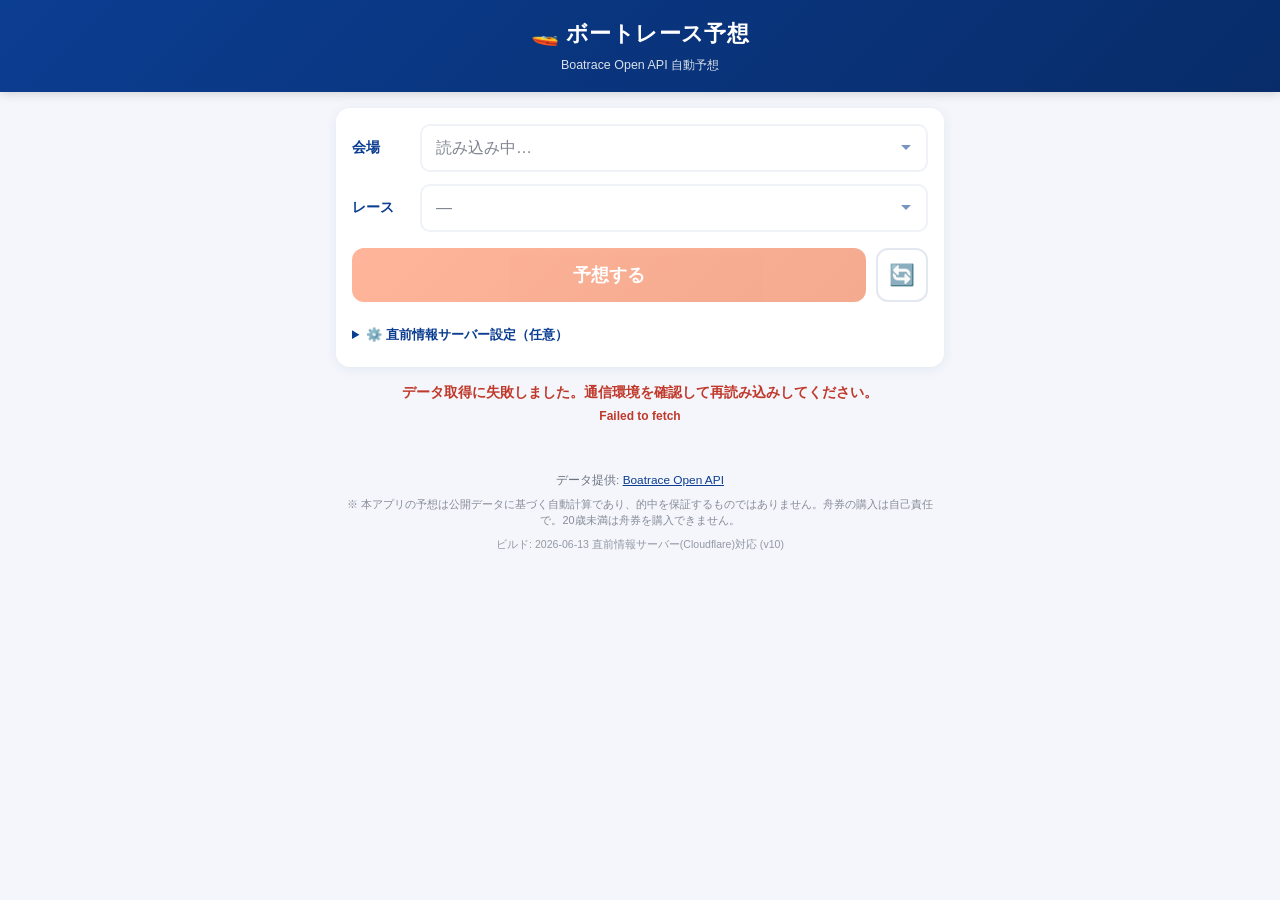
==== boatrace.html @ 698df03b "デプロイ済みWorkerのURLをDEFAULT_PROXY_URLに埋め込み boatrace.komemonoei.workers.dev を既定サーバーとして焼き込み。 スマホは設定・保存不要で" ====
<!DOCTYPE html>
<html lang="ja">
<head>
<meta charset="UTF-8" />
<meta name="viewport" content="width=device-width, initial-scale=1.0, viewport-fit=cover" />
<meta name="theme-color" content="#0b3d91" />
<meta name="description" content="Boatrace Open API を使ったボートレース予想アプリ。出走表データから自動で本命・対抗を予想します。" />
<title>🚤 ボートレース予想</title>
<link rel="icon" href="data:image/svg+xml,<svg xmlns='http://www.w3.org/2000/svg' viewBox='0 0 100 100'><text y='.9em' font-size='90'>🚤</text></svg>" />

<style>
:root {
  --navy: #0b3d91;
  --navy-dark: #082c69;
  --accent: #ff6b35;
  --bg: #f4f6fb;
  --card: #ffffff;
  --text: #1a2238;
  --muted: #6b7280;
  --line: #e3e8f0;
  --lane1: #ffffff; --lane1b: #111;
  --lane2: #111827; --lane2b: #fff;
  --lane3: #e02424; --lane3b: #fff;
  --lane4: #2563eb; --lane4b: #fff;
  --lane5: #facc15; --lane5b: #111;
  --lane6: #16a34a; --lane6b: #fff;
}

* { box-sizing: border-box; -webkit-tap-highlight-color: transparent; }

body {
  margin: 0;
  font-family: -apple-system, BlinkMacSystemFont, "Segoe UI", "Hiragino Sans", "Hiragino Kaku Gothic ProN", "Noto Sans JP", Meiryo, sans-serif;
  background: var(--bg);
  color: var(--text);
  line-height: 1.6;
  padding-bottom: env(safe-area-inset-bottom);
}

.app-header {
  background: linear-gradient(135deg, var(--navy), var(--navy-dark));
  color: #fff;
  padding: calc(16px + env(safe-area-inset-top)) 16px 16px;
  text-align: center;
  box-shadow: 0 2px 10px rgba(0,0,0,.15);
}
.app-header h1 { margin: 0; font-size: 1.4rem; letter-spacing: .02em; }
.subtitle { margin: 4px 0 0; font-size: .78rem; opacity: .85; }

main { max-width: 640px; margin: 0 auto; padding: 16px; }

.controls {
  background: var(--card);
  border-radius: 14px;
  padding: 16px;
  box-shadow: 0 2px 12px rgba(11,61,145,.08);
  display: flex;
  flex-direction: column;
  gap: 12px;
}
.control-row { display: flex; align-items: center; gap: 12px; }
.control-row label { width: 56px; font-weight: 700; font-size: .9rem; color: var(--navy); flex-shrink: 0; }
select {
  flex: 1;
  appearance: none;
  font-size: 1rem;
  padding: 12px 14px;
  border: 2px solid var(--line);
  border-radius: 10px;
  background: #fff url("data:image/svg+xml,%3Csvg xmlns='http://www.w3.org/2000/svg' width='12' height='8' viewBox='0 0 12 8'%3E%3Cpath fill='%230b3d91' d='M1 1l5 5 5-5'/%3E%3C/svg%3E") no-repeat right 14px center;
  background-size: 12px;
  color: var(--text);
  min-height: 48px;
}
select:disabled { opacity: .55; }

.btn-row { display: flex; gap: 10px; margin-top: 4px; }
.predict-btn {
  flex: 1;
  font-size: 1.1rem;
  font-weight: 800;
  color: #fff;
  background: linear-gradient(135deg, var(--accent), #e8551f);
  border: none;
  border-radius: 12px;
  padding: 15px;
  min-height: 52px;
  cursor: pointer;
  box-shadow: 0 4px 12px rgba(255,107,53,.35);
  transition: transform .08s ease, opacity .2s;
}
.refresh-btn {
  flex-shrink: 0; width: 52px; min-height: 52px;
  font-size: 1.3rem; border: 2px solid var(--line);
  background: #fff; border-radius: 12px; cursor: pointer;
}
.refresh-btn:active { transform: rotate(180deg); transition: transform .3s; }
.version { font-size: .66rem !important; color: var(--muted); opacity: .7; margin-top: 8px !important; }

.settings { margin-top: 4px; font-size: .82rem; }
.settings summary { cursor: pointer; color: var(--navy); font-weight: 700; padding: 6px 0; }
.settings input {
  width: 100%; margin-top: 8px; padding: 11px 12px; font-size: .95rem;
  border: 2px solid var(--line); border-radius: 10px; box-sizing: border-box;
}
.settings .hint { font-size: .72rem; color: var(--muted); line-height: 1.6; margin: 6px 0 2px; }
.predict-btn:active { transform: scale(.98); }
.predict-btn:disabled { opacity: .5; box-shadow: none; cursor: default; }

.status { text-align: center; padding: 14px; color: var(--muted); font-size: .9rem; }
.status.error { color: #c0392b; font-weight: 600; }

.result { margin-top: 16px; }

.race-head {
  background: var(--card);
  border-radius: 14px;
  padding: 14px 16px;
  box-shadow: 0 2px 12px rgba(11,61,145,.08);
  margin-bottom: 14px;
}
.race-head .rh-title { font-weight: 800; font-size: 1.05rem; color: var(--navy); }
.race-head .rh-sub { font-size: .82rem; color: var(--muted); margin-top: 2px; }
.badge {
  display: inline-block; font-size: .7rem; font-weight: 700;
  padding: 2px 8px; border-radius: 999px; margin-right: 6px;
  background: var(--navy); color: #fff; vertical-align: middle;
}
.badge.grade-1 { background: #b8860b; } /* SG */
.badge.grade-2 { background: #c0392b; } /* G1 */
.badge.grade-3 { background: #e67e22; } /* G2 */
.badge.grade-4 { background: #2980b9; } /* G3 */

.section-label { font-weight: 800; color: var(--navy); margin: 18px 4px 8px; font-size: .95rem; }

/* prediction cards */
.boat-card {
  background: var(--card);
  border-radius: 12px;
  padding: 12px 14px;
  margin-bottom: 10px;
  box-shadow: 0 2px 8px rgba(11,61,145,.07);
  display: flex;
  align-items: center;
  gap: 12px;
  position: relative;
  overflow: hidden;
}
.boat-card .rank-mark {
  font-size: 1.5rem; width: 32px; text-align: center; flex-shrink: 0;
}
.lane-num {
  width: 38px; height: 38px; flex-shrink: 0;
  border-radius: 9px; display: flex; align-items: center; justify-content: center;
  font-weight: 800; font-size: 1.2rem;
  border: 2px solid rgba(0,0,0,.15);
}
.lane-1 { background: var(--lane1); color: var(--lane1b); }
.lane-2 { background: var(--lane2); color: var(--lane2b); }
.lane-3 { background: var(--lane3); color: var(--lane3b); }
.lane-4 { background: var(--lane4); color: var(--lane4b); }
.lane-5 { background: var(--lane5); color: var(--lane5b); }
.lane-6 { background: var(--lane6); color: var(--lane6b); }

.boat-info { flex: 1; min-width: 0; }
.boat-name { font-weight: 700; font-size: 1rem; white-space: nowrap; overflow: hidden; text-overflow: ellipsis; }
.boat-meta { font-size: .72rem; color: var(--muted); margin-top: 1px; }
.boat-class {
  font-size: .68rem; font-weight: 700; padding: 1px 6px; border-radius: 5px;
  background: var(--line); color: var(--navy); margin-left: 4px;
}
.class-A1 { background: #fde68a; color: #92400e; }
.class-A2 { background: #fed7aa; color: #9a3412; }

.boat-prob { text-align: right; flex-shrink: 0; }
.prob-val { font-weight: 800; font-size: 1.1rem; color: var(--accent); }
.prob-label { font-size: .62rem; color: var(--muted); display: block; }

.score-bar { height: 4px; background: var(--line); border-radius: 2px; margin-top: 6px; overflow: hidden; }
.score-bar > div { height: 100%; background: linear-gradient(90deg, var(--navy), var(--accent)); border-radius: 2px; }

/* expandable detail */
.boat-detail { font-size: .74rem; color: var(--muted); margin-top: 8px; display: grid; grid-template-columns: repeat(2,1fr); gap: 2px 12px; }
.boat-detail span b { color: var(--text); font-weight: 700; }
.boat-card.full { flex-wrap: wrap; }
.boat-card.full .boat-detail { flex-basis: 100%; }

/* bet suggestions */
.bet-box {
  background: var(--card); border-radius: 12px; padding: 14px 16px; margin-bottom: 10px;
  box-shadow: 0 2px 8px rgba(11,61,145,.07);
}
.bet-type { font-weight: 800; color: var(--navy); font-size: .9rem; margin-bottom: 6px; }
.bet-combo {
  display: inline-block; font-weight: 800; font-size: 1.15rem; letter-spacing: .04em;
  background: var(--bg); padding: 8px 14px; border-radius: 8px; margin: 3px 6px 3px 0;
}
.bet-note { font-size: .74rem; color: var(--muted); margin-top: 6px; }
.combo-num { display: inline-block; min-width: 1.3em; }

/* 3連単フォーメーション */
.fm-row { display: flex; align-items: center; gap: 8px; margin: 6px 0; }
.fm-pos { width: 34px; flex-shrink: 0; font-weight: 800; color: var(--navy); font-size: .85rem; }
.fm-chips { display: flex; flex-wrap: wrap; gap: 6px; }
.fm-chip {
  display: inline-flex; align-items: center; justify-content: center;
  min-width: 36px; height: 32px; padding: 0 8px;
  border-radius: 8px; font-weight: 800; font-size: .95rem;
  border: 2px solid rgba(0,0,0,.12);
}
.fm-summary { margin-top: 10px; font-size: .9rem; font-weight: 700; color: var(--text); }
.fm-summary b { color: var(--accent); font-size: 1.1rem; }
.fm-summary b.hit { color: #16a34a; font-size: 1.2rem; }

/* Claudeの総評 */
.claude-comment {
  background: linear-gradient(135deg, #f5f3ff, #eef2ff);
  border: 1px solid #ddd6fe; border-left: 4px solid #7c3aed;
  border-radius: 12px; padding: 12px 14px; margin-bottom: 14px;
}
.cc-head { font-weight: 800; color: #6d28d9; font-size: .9rem; margin-bottom: 4px; }
.cc-body { font-size: .88rem; line-height: 1.7; color: var(--text); }

/* 直前情報バッジ・気象 */
.pre-badge {
  font-size: .62rem; font-weight: 800; padding: 2px 8px; border-radius: 999px;
  margin-left: 8px; vertical-align: middle;
}
.pre-badge.on { background: #16a34a; color: #fff; }
.pre-badge.off { background: var(--line); color: var(--muted); }
.cond {
  display: flex; flex-wrap: wrap; gap: 6px 12px; margin-top: 8px;
  font-size: .76rem; color: var(--text); font-weight: 600;
}
.cond span { background: var(--bg); padding: 2px 8px; border-radius: 6px; }
.pre-note {
  background: #fffbeb; border: 1px solid #fde68a; color: #92400e;
  border-radius: 10px; padding: 10px 12px; margin-bottom: 12px;
  font-size: .78rem; line-height: 1.6;
}
.boat-detail .pre b { color: #7c3aed; }
.boat-detail .pre { color: #6b21a8; }

/* 各艇のClaude所見 */
.boat-cmt {
  flex-basis: 100%; margin-top: 8px; padding-top: 8px;
  border-top: 1px dashed var(--line);
  font-size: .78rem; line-height: 1.6; color: #4b5563;
}

/* 3連単 出現ランキング */
.combo-row { display: flex; align-items: center; gap: 6px; padding: 5px 0; border-bottom: 1px solid var(--line); }
.combo-row:last-of-type { border-bottom: none; }
.combo-rank { width: 20px; font-weight: 800; color: var(--muted); font-size: .85rem; text-align: center; }
.combo-arrow { color: var(--muted); font-size: .8rem; }
.combo-prob { margin-left: auto; font-weight: 800; color: var(--navy); font-size: .95rem; }

/* おすすめフォーメーション強調 */
.bet-box.recommended { border: 2px solid #16a34a; box-shadow: 0 2px 12px rgba(22,163,74,.18); }
.rec-tag {
  font-size: .68rem; font-weight: 800; color: #fff; background: #16a34a;
  padding: 2px 8px; border-radius: 999px; margin-left: 4px; vertical-align: middle;
}

.app-footer { max-width: 640px; margin: 0 auto; padding: 8px 16px 32px; text-align: center; color: var(--muted); }
.app-footer a { color: var(--navy); }
.app-footer p { font-size: .74rem; margin: 6px 0; }
.disclaimer { font-size: .68rem !important; opacity: .8; line-height: 1.5; }

.spinner {
  width: 26px; height: 26px; border: 3px solid var(--line); border-top-color: var(--navy);
  border-radius: 50%; margin: 0 auto 8px; animation: spin .8s linear infinite;
}
@keyframes spin { to { transform: rotate(360deg); } }

</style>
</head>
<body>
<header class="app-header">
  <h1>🚤 ボートレース予想</h1>
  <p class="subtitle">Boatrace Open API 自動予想</p>
</header>

<main id="app">
  <section class="controls">
    <div class="control-row">
      <label for="venue">会場</label>
      <select id="venue" disabled><option>読み込み中…</option></select>
    </div>
    <div class="control-row">
      <label for="race">レース</label>
      <select id="race" disabled><option>—</option></select>
    </div>
    <div class="btn-row">
      <button id="predict" class="predict-btn" disabled>予想する</button>
      <button id="refresh" class="refresh-btn" title="出走表・直前情報を再取得">🔄</button>
    </div>
    <details class="settings">
      <summary>⚙️ 直前情報サーバー設定（任意）</summary>
      <input id="proxyUrl" type="url" inputmode="url" autocapitalize="off" autocomplete="off"
             placeholder="https://xxxxx.workers.dev" />
      <p class="hint">Cloudflare Workers のURLを貼り付けると、締切前の<b>展示タイム等を公式から自動取得</b>します（保存されます）。未設定でも出走表ベースの予想は使えます。設定方法は worker/README.md を参照。</p>
    </details>
  </section>

  <div id="status" class="status"></div>
  <section id="result" class="result" hidden></section>
</main>

<footer class="app-footer">
  <p>データ提供: <a href="https://boatraceopenapi.github.io/" target="_blank" rel="noopener">Boatrace Open API</a></p>
  <p class="disclaimer">※ 本アプリの予想は公開データに基づく自動計算であり、的中を保証するものではありません。舟券の購入は自己責任で。20歳未満は舟券を購入できません。</p>
  <p class="version" id="version"></p>
</footer>

<script>
"use strict";

/* ===========================================================================
 * ボートレース予想アプリ
 * Boatrace Open API (https://boatraceopenapi.github.io/) の出走表データを
 * ブラウザから直接取得し、独自スコアリングで予想を算出する静的アプリ。
 * バックエンド不要・CORS対応済みなので GitHub Pages 等にそのまま置けます。
 * =========================================================================== */

const PROGRAMS_URL = "https://boatraceopenapi.github.io/programs/v2/today.json";
const PREVIEWS_URL = "https://boatraceopenapi.github.io/previews/v2/today.json";

// ビルド識別（最新ファイルを開いているか判別用）
const APP_VERSION = "2026-06-13 直前情報サーバー(Cloudflare)対応 (v10)";

// 天候番号 → 表示
const WEATHER = { 1: "☀️晴", 2: "☁️曇", 3: "🌧️雨", 4: "❄️雪", 5: "🌫️霧" };

// 競艇場番号 → 場名
const STADIUMS = {
  1: "桐生", 2: "戸田", 3: "江戸川", 4: "平和島", 5: "多摩川", 6: "浜名湖",
  7: "蒲郡", 8: "常滑", 9: "津", 10: "三国", 11: "びわこ", 12: "住之江",
  13: "尼崎", 14: "鳴門", 15: "丸亀", 16: "児島", 17: "宮島", 18: "徳山",
  19: "下関", 20: "若松", 21: "芦屋", 22: "福岡", 23: "唐津", 24: "大村",
};

// 級別番号 → 表示
const CLASSES = { 1: "A1", 2: "A2", 3: "B1", 4: "B2" };

// グレード番号 → 表示
const GRADES = { 1: "SG", 2: "G1", 3: "G2", 4: "G3", 5: "一般" };

// コース別 1着率の全国平均（％・概算）。インから順に大きい = イン有利を反映。
const COURSE_WIN_RATE = { 1: 55, 2: 14, 3: 13, 4: 11, 5: 6, 6: 3 };

// 予想モデルの重み（合計1.0）。出走表のあらゆる指標を取り込む。
const WEIGHTS = {
  course: 0.26,   // コース（進入）有利度
  nat2:   0.18,   // 全国2連対率
  nat1:   0.10,   // 全国勝率
  nat3:   0.04,   // 全国3連対率
  local2: 0.08,   // 当地2連対率
  local1: 0.04,   // 当地勝率
  start:  0.10,   // 平均スタートタイミング
  motor2: 0.08,   // モーター2連対率
  motor3: 0.03,   // モーター3連対率
  boat2:  0.03,   // ボート2連対率
  cls:    0.06,   // 級別
};

// 直前情報（展示）の加点重み。preview がある時だけスコアに上乗せする。
const PRE_WEIGHTS = {
  exhibition: 16,  // 展示タイム（レース内で相対評価。速いほど加点）
  exhibitST:  6,   // 展示スタートタイミング（鋭いほど加点）
};

// 予想モデルの温度（小さいほど強い艇に評価が集中＝堅く出る）
const TEMP = 13;

const $ = (id) => document.getElementById(id);
const venueSel = $("venue");
const raceSel = $("race");
const predictBtn = $("predict");
const statusEl = $("status");
const resultEl = $("result");

let PROGRAMS = [];          // 全プログラム
let byStadium = new Map();  // stadium番号 -> [race,...]
let PREVIEWS = new Map();   // "stadium-race" -> 直前情報

const preKey = (stadium, raceNo) => stadium + "-" + raceNo;

/* ------------------- 直前情報サーバー（プロキシ）設定 ------------------- */
// ↓ デプロイした Cloudflare Worker のURLをここに焼き込むと、スマホでも設定なしで動く
const DEFAULT_PROXY_URL = "https://boatrace.komemonoei.workers.dev/";
const PROXY_KEY = "boatrace_proxy_url";
let proxyUrlMem = "";

// URLハッシュ #proxy=... からの指定（ホーム画面ショートカット用）
function hashProxyUrl() {
  try {
    const v = new URLSearchParams((location.hash || "").replace(/^#/, "")).get("proxy");
    return v ? decodeURIComponent(v) : "";
  } catch { return ""; }
}

// 優先順位: ⚙️手入力(localStorage) → URLハッシュ → 埋め込みデフォルト
function getProxyUrl() {
  let saved = "";
  try { saved = localStorage.getItem(PROXY_KEY) || ""; } catch { saved = proxyUrlMem; }
  return (saved || proxyUrlMem || hashProxyUrl() || DEFAULT_PROXY_URL || "").trim();
}
function setProxyUrl(v) {
  proxyUrlMem = v || "";
  try { localStorage.setItem(PROXY_KEY, proxyUrlMem); } catch { /* file:// 等で不可でもメモリ保持 */ }
}

// プロキシJSON → アプリ内 preview 形式へ変換
function proxyToPreview(d, stadium, raceNo) {
  if (!d || !d.exhibition || !d.boats) return null;
  const boats = {};
  for (const k of Object.keys(d.boats)) {
    const b = d.boats[k];
    boats[String(b.boat || k)] = {
      racer_boat_number: b.boat || Number(k),
      racer_course_number: b.course,
      racer_exhibition_time: b.exhibition_time,
      racer_start_timing: b.start_timing,
      racer_tilt_adjustment: b.tilt,
      racer_weight: b.weight,
    };
  }
  const W = d.weather || {};
  const wmap = { "晴": 1, "曇り": 2, "曇": 2, "雨": 3, "雪": 4, "霧": 5 };
  return {
    race_stadium_number: stadium, race_number: raceNo, boats,
    race_wind: W.wind_speed != null ? Number(W.wind_speed) : null,
    race_wave: W.wave_height != null ? Number(W.wave_height) : null,
    race_temperature: W.air_temperature != null ? Number(W.air_temperature) : null,
    race_water_temperature: W.water_temperature != null ? Number(W.water_temperature) : null,
    race_weather_number: wmap[(W.weather_text || "").trim()] || null,
  };
}

// プロキシから締切前の直前情報を取得（未設定/失敗時は null）
async function fetchLivePreview(race) {
  const proxy = getProxyUrl();
  if (!proxy) return null;
  const hd = (race.race_date || "").replace(/-/g, "");
  const jcd = String(race.race_stadium_number).padStart(2, "0");
  const sep = proxy.includes("?") ? "&" : "?";
  const u = proxy + sep + "jcd=" + jcd + "&rno=" + race.race_number + "&hd=" + hd + "&_=" + Date.now();
  const res = await fetch(u, { cache: "no-store" });
  if (!res.ok) throw new Error("proxy HTTP " + res.status);
  const d = await res.json();
  return proxyToPreview(d, race.race_stadium_number, race.race_number);
}

/* ----------------------------- データ取得 ------------------------------ */
async function loadData() {
  setStatus('<div class="spinner"></div>本日の出走表・直前情報を取得中…');
  try {
    // 出走表（必須）と直前情報（任意）を並行取得。?_= でキャッシュ回避し常に最新を取る
    const bust = "?_=" + Date.now();
    const [progRes, prevRes] = await Promise.all([
      fetch(PROGRAMS_URL + bust, { cache: "no-store" }),
      fetch(PREVIEWS_URL + bust, { cache: "no-store" }).catch(() => null),
    ]);
    if (!progRes.ok) throw new Error("HTTP " + progRes.status);
    const json = await progRes.json();
    PROGRAMS = Array.isArray(json.programs) ? json.programs : [];
    if (!PROGRAMS.length) {
      setStatus("本日のレースデータが見つかりませんでした。開催がない可能性があります。", true);
      return;
    }
    // 直前情報（取得できた分だけ）
    PREVIEWS = new Map();
    if (prevRes && prevRes.ok) {
      try {
        const pj = await prevRes.json();
        for (const p of (pj.previews || []))
          PREVIEWS.set(preKey(p.race_stadium_number, p.race_number), p);
      } catch { /* 直前情報なしでも続行 */ }
    }
    groupByStadium();
    populateVenues();
    // 取得サマリ：展示タイムが入っている（展示済み）レース数を表示
    const withEx = [...PREVIEWS.values()].filter((p) =>
      p && p.boats && Object.values(p.boats).some((b) => (b && b.racer_exhibition_time) > 0)).length;
    setStatus("✅ 本日 " + PROGRAMS.length + "R 取得。🟢展示反映済 " + withEx + "R（残りは展示前）。会場とレースを選んで予想！");
  } catch (e) {
    setStatus("データ取得に失敗しました。通信環境を確認して再読み込みしてください。<br><small>" + e.message + "</small>", true);
  }
}

function groupByStadium() {
  byStadium = new Map();
  for (const p of PROGRAMS) {
    if (!byStadium.has(p.race_stadium_number)) byStadium.set(p.race_stadium_number, []);
    byStadium.get(p.race_stadium_number).push(p);
  }
  for (const list of byStadium.values()) list.sort((a, b) => a.race_number - b.race_number);
}

/* ----------------------------- セレクト構築 ----------------------------- */
function populateVenues() {
  const ids = [...byStadium.keys()].sort((a, b) => a - b);
  venueSel.innerHTML = "";
  for (const id of ids) {
    const opt = document.createElement("option");
    opt.value = id;
    opt.textContent = (STADIUMS[id] || "場" + id) + "（" + byStadium.get(id).length + "R）";
    venueSel.appendChild(opt);
  }
  venueSel.disabled = false;
  populateRaces();
}

function populateRaces() {
  const list = byStadium.get(Number(venueSel.value)) || [];
  raceSel.innerHTML = "";
  for (const r of list) {
    const opt = document.createElement("option");
    opt.value = r.race_number;
    const closed = (r.race_closed_at || "").slice(11, 16);
    opt.textContent = r.race_number + "R" + (closed ? "（締切 " + closed + "）" : "");
    raceSel.appendChild(opt);
  }
  raceSel.disabled = false;
  predictBtn.disabled = false;
}

/* ----------------------------- 予想ロジック ----------------------------- */
function clamp(v, lo, hi) { return Math.max(lo, Math.min(hi, v)); }

// 各艇のスコア（0-100目安）を算出。出走表のあらゆる指標を取り込む。
// pv（直前情報）があれば、枠番ではなく「実際の進入コース」で有利度を評価する。
function scoreBoat(b, pv) {
  const course = (pv && pv.racer_course_number) || b.racer_boat_number;
  const pct = (v) => clamp(v || 0, 0, 100);          // %系（0-100）
  const rate = (v) => clamp((v || 0) / 8 * 100, 0, 100); // 勝率系（概ね0-8）

  const courseScore = (COURSE_WIN_RATE[course] || 0) / 55 * 100;
  // 平均ST: 0.10秒=満点, 0.25秒=0点（低いほど良い）
  const st = b.racer_average_start_timing;
  const startScore = (st == null) ? 50 : clamp((0.25 - st) / (0.25 - 0.10) * 100, 0, 100);
  const clsScore = { 1: 100, 2: 75, 3: 50, 4: 25 }[b.racer_class_number] || 50;

  let score =
    WEIGHTS.course * courseScore +
    WEIGHTS.nat2   * pct(b.racer_national_top_2_percent) +
    WEIGHTS.nat1   * rate(b.racer_national_top_1_percent) +
    WEIGHTS.nat3   * pct(b.racer_national_top_3_percent) +
    WEIGHTS.local2 * pct(b.racer_local_top_2_percent) +
    WEIGHTS.local1 * rate(b.racer_local_top_1_percent) +
    WEIGHTS.start  * startScore +
    WEIGHTS.motor2 * pct(b.racer_assigned_motor_top_2_percent) +
    WEIGHTS.motor3 * pct(b.racer_assigned_motor_top_3_percent) +
    WEIGHTS.boat2  * pct(b.racer_assigned_boat_top_2_percent) +
    WEIGHTS.cls    * clsScore;

  // フライング・出遅れ減点（事故率・信頼性の低下）
  const fl = (b.racer_flying_count || 0) + (b.racer_late_count || 0);
  score -= fl * 8;

  return Math.max(score, 1);
}

const seq = (n) => Array.from({ length: n }, (_, i) => i);

// Claude流の各艇分析。スコアに加え、コース取り（戦法）と
// データから読み取れる所見（コメント材料）を生成する。pv は直前情報。
function analyzeBoat(b, pv) {
  const score = scoreBoat(b, pv);
  const tags = [];
  const course = (pv && pv.racer_course_number) || b.racer_boat_number;

  const courseRole = {
    1: "イン逃げの軸",
    2: "差し・まくりの2番手",
    3: "3コースから差し／まくり",
    4: "カドまくりの一発",
    5: "外枠から展開待ち",
    6: "大外で展開待ち",
  }[course] || "";

  // 直前：枠と進入コースが違えば前付け/隊形変化として明記
  if (pv && pv.racer_course_number && pv.racer_course_number !== b.racer_boat_number)
    tags.push("⚡" + b.racer_boat_number + "枠→" + pv.racer_course_number + "コース進入");

  if (b.racer_class_number === 1) tags.push("A1級の実力者");
  else if (b.racer_class_number === 4) tags.push("B2級で格下");

  const n2 = b.racer_national_top_2_percent || 0;
  if (n2 >= 45) tags.push("全国2連率" + fmt(n2) + "%と一線級");
  else if (n2 >= 35) tags.push("安定した近況");
  else if (n2 < 25 && n2 > 0) tags.push("近況は振るわず");

  const l2 = b.racer_local_top_2_percent || 0;
  if (l2 - n2 >= 5) tags.push("当地巧者（当地2連率" + fmt(l2) + "%）");

  const st = b.racer_average_start_timing;
  if (st != null && st <= 0.14) tags.push("ST" + st.toFixed(2) + "と鋭い");
  else if (st != null && st >= 0.19) tags.push("STやや甘め");

  const m2 = b.racer_assigned_motor_top_2_percent || 0;
  if (m2 >= 42) tags.push("好機関（モーター2連率" + fmt(m2) + "%）");
  else if (m2 <= 28 && m2 > 0) tags.push("モーター非力");

  const f = b.racer_flying_count || 0;
  if (f >= 1) tags.push("F" + f + "持ちで慎重");

  // 直前：チルト・展示ST
  if (pv) {
    const tilt = pv.racer_tilt_adjustment;
    if (tilt != null && tilt >= 0.5) tags.push("チルト" + tilt + "で伸び勝負");
    const est = pv.racer_start_timing;
    if (est != null && est <= 0.05) tags.push("展示ST" + est.toFixed(2) + "と好スタート");
  }

  return { b, pv, score, course, courseRole, tags, w: Math.exp(score / TEMP) };
}

// Claudeの分析予想。乱数を使わず、Plackett-Luce の閉形式で
// 各艇の1着/2着/3着確率と3連単(1着-2着-3着)の確率を厳密に計算する。
// preview があれば直前情報（進入・展示）を反映する。
function predict(race, preview) {
  // 展示が実施済みか（展示タイムが入っているか）を判定。
  // 発走前で展示前だと preview はあっても全艇 0.00 のため、その場合は直前情報を使わない。
  const hasExhibition = !!(preview && preview.boats &&
    Object.values(preview.boats).some((b) => (b && b.racer_exhibition_time) > 0));
  const usePv = hasExhibition ? preview : null;

  const items = race.boats.map((b) => {
    const pv = usePv && usePv.boats ? usePv.boats[String(b.racer_boat_number)] : null;
    return analyzeBoat(b, pv);
  });
  const n = items.length;

  // 直前：展示タイムをレース内で相対評価して加点（速いほど高評価）
  const exTimes = items.map((x) => x.pv && x.pv.racer_exhibition_time).filter((t) => t > 0);
  if (exTimes.length >= 2) {
    const min = Math.min(...exTimes), max = Math.max(...exTimes);
    items.forEach((x) => {
      const t = x.pv && x.pv.racer_exhibition_time;
      if (t != null && max > min) {
        x.exScore = (max - t) / (max - min) * 100;     // 0-100
        x.score += PRE_WEIGHTS.exhibition * (x.exScore / 100);
        // 展示タイム上位はタグでも明示
      }
      // 展示STの鋭さも軽く加点
      const est = x.pv && x.pv.racer_start_timing;
      if (est != null) {
        const stScore = clamp((0.20 - est) / (0.20 - (-0.05)) * 100, 0, 100);
        x.score += PRE_WEIGHTS.exhibitST * (stScore / 100);
      }
      x.w = Math.exp(x.score / TEMP); // 加点後に強さを再計算
    });
    // 展示最速にタグ付け
    const fastest = items.reduce((a, x) =>
      (x.pv && x.pv.racer_exhibition_time != null &&
       (!a || x.pv.racer_exhibition_time < a.pv.racer_exhibition_time)) ? x : a, null);
    if (fastest) fastest.tags.unshift("展示タイム最速" + fastest.pv.racer_exhibition_time.toFixed(2));
  }

  const W = items.reduce((s, x) => s + x.w, 0);

  const p2 = Array(n).fill(0), p3 = Array(n).fill(0);
  const combos = [];
  items.forEach((x, i) => { x.p1 = x.w / W * 100; });

  for (let i = 0; i < n; i++) {
    const wi = items[i].w, W1 = W - wi;
    for (let j = 0; j < n; j++) {
      if (j === i) continue;
      const wj = items[j].w, W2 = W1 - wj;
      const pij = (wi / W) * (wj / W1);   // P(1着=i, 2着=j)
      p2[j] += pij;
      for (let k = 0; k < n; k++) {
        if (k === i || k === j) continue;
        const pijk = pij * (items[k].w / W2); // P(1着=i,2着=j,3着=k)
        p3[k] += pijk;
        combos.push({
          key: items[i].b.racer_boat_number + "-" +
               items[j].b.racer_boat_number + "-" +
               items[k].b.racer_boat_number,
          prob: pijk * 100,
        });
      }
    }
  }
  items.forEach((x, i) => {
    x.p2 = p2[i] * 100;
    x.p3 = p3[i] * 100;
    x.in3 = x.p1 + x.p2 + x.p3;
  });

  combos.sort((a, b) => b.prob - a.prob);
  items.sort((a, b) => b.p1 - a.p1); // 1着確率の高い順＝予想印順

  // 気象データは展示前でも取得できることが多い
  const hasWeather = !!(preview && (preview.race_wind != null || preview.race_weather_number != null));
  return {
    ranked: items, combos, hasExhibition, hasWeather, preview,
    comment: raceComment(items, hasExhibition),
  };
}

// Claudeのレース総評を文章で生成
function raceComment(ranked, hasPreview) {
  const nm = (x) => x.b.racer_boat_number + "号艇" + (x.b.racer_name ? "・" + x.b.racer_name : "");
  const o = ranked[0], t = ranked[1], s = ranked[2], a = ranked[3];
  let txt = hasPreview ? "【直前情報（展示）を反映】" : "【出走表のみ・展示前】";
  txt += "本命は" + nm(o) + "。" + o.courseRole +
         "で1着率" + o.p1.toFixed(0) + "%、最も信頼できる。";
  if (o.tags[0]) txt += "（" + o.tags[0] + "）";
  txt += "対抗は" + nm(t) + "、" + (t.tags[0] || t.courseRole) + "。";
  txt += "3着付けに" + nm(s) + "を加えたい。";
  if (a && a.p1 >= 8) txt += "波乱含みなら" + nm(a) + "の一発にも警戒。";
  // 堅さ/荒れの総括
  if (o.p1 >= 55) txt += " 全体に本命が抜けており、堅く狙えるレース。";
  else if (o.p1 < 35) txt += " 上位が拮抗しており、頭が割れやすい難解なレース。";
  return txt;
}

// フォーメーション（1着/2着/3着の候補=ranked内インデックス集合）の
// 的中率（％）＝フォーメーションに含まれる3連単の確率を合算した値。
function formationHitRate(combos, ranked, s1, s2, s3) {
  const set1 = new Set(s1.map((i) => ranked[i].b.racer_boat_number));
  const set2 = new Set(s2.map((i) => ranked[i].b.racer_boat_number));
  const set3 = new Set(s3.map((i) => ranked[i].b.racer_boat_number));
  let hit = 0;
  for (const { key, prob } of combos) {
    const [a, b, c] = key.split("-").map(Number);
    if (set1.has(a) && set2.has(b) && set3.has(c)) hit += prob;
  }
  return hit;
}

// 候補フォーメーションを総当たりで評価し、点数あたりの的中率が
// 最も良い「効率フロンティア」を返す（=勝ちに最も近い買い目群）。
function buildFormations(combos, ranked) {
  const cands = [];
  for (const n1 of [1, 2]) for (const n2 of [2, 3, 4]) for (const n3 of [3, 4, 5]) {
    if (n2 < n1 || n3 < n2) continue;
    const s1 = seq(n1), s2 = seq(n2), s3 = seq(n3);
    const pts = countTrifecta(s1, s2, s3);
    const hit = formationHitRate(combos, ranked, s1, s2, s3);
    cands.push({ s1, s2, s3, pts, hit });
  }
  cands.sort((a, b) => a.pts - b.pts || b.hit - a.hit);
  const frontier = []; let best = -1;
  for (const c of cands) { if (c.hit > best + 0.5) { frontier.push(c); best = c.hit; } }
  return frontier;
}

// フロンティアから「絞り／標準／手広く」の3段階を点数順に等間隔で選ぶ。
function pickTiers(frontier) {
  const n = frontier.length;
  if (n <= 3) return frontier.slice();
  const idx = [...new Set([0, Math.round((n - 1) / 2), n - 1])];
  return idx.map((i) => frontier[i]);
}

/* ----------------------------- 描画 ------------------------------------ */
const MARKS = ["◎", "○", "▲", "△", "×", ""];

function renderResult(race, pred) {
  const { ranked, combos, comment, hasExhibition, hasWeather, preview } = pred;
  const stadium = STADIUMS[race.race_stadium_number] || "場" + race.race_stadium_number;
  const grade = race.race_grade_number;
  const maxP1 = Math.max(ranked[0].p1, 1);

  let html = "";

  // レースヘッダー
  html += '<div class="race-head">';
  html += '<div class="rh-title">';
  if (GRADES[grade]) html += '<span class="badge grade-' + grade + '">' + GRADES[grade] + "</span>";
  html += stadium + " " + race.race_number + "R";
  html += hasExhibition
    ? '<span class="pre-badge on">展示反映済</span>'
    : '<span class="pre-badge off">展示前（出走表のみ）</span>';
  html += "</div>";
  html += '<div class="rh-sub">' + esc(race.race_title || "") +
          (race.race_subtitle ? " ／ " + esc(race.race_subtitle) : "") +
          " ・ " + (race.race_distance || "?") + "m" +
          " ・ 締切 " + (race.race_closed_at || "").slice(11, 16) + "</div>";
  // 気象コンディション（展示前でも表示）
  if (hasWeather) {
    const w = WEATHER[preview.race_weather_number] || "";
    html += '<div class="cond">' +
      (w ? '<span>' + w + "</span>" : "") +
      '<span>🌬️風 ' + (preview.race_wind != null ? preview.race_wind + "m" : "-") + "</span>" +
      '<span>🌊波 ' + (preview.race_wave != null ? preview.race_wave + "cm" : "-") + "</span>" +
      '<span>🌡️気温 ' + (preview.race_temperature != null ? preview.race_temperature + "℃" : "-") + "</span>" +
      '<span>💧水温 ' + (preview.race_water_temperature != null ? preview.race_water_temperature + "℃" : "-") + "</span>" +
      "</div>";
  }
  html += "</div>";

  // 展示前のお知らせ
  if (!hasExhibition) {
    const hasProxy = getProxyUrl();
    html += '<div class="pre-note">⏳ このレースはまだ展示（直前情報）が反映されていません。' +
      (hasProxy
        ? "公式にまだ展示が出ていないか、取得に失敗した可能性があります。発走が近づいたら再度「予想する」を押してください。"
        : "⚙️直前情報サーバーを設定すると、締切前でも公式サイトから展示を自動取得できます（worker/README.md 参照）。") +
      "</div>";
  }

  // Claudeの総評
  html += '<div class="claude-comment"><div class="cc-head">🧠 Claudeの予想</div>' +
          '<div class="cc-body">' + esc(comment) + "</div></div>";

  // 印つき予想一覧（各艇分析）
  html += '<div class="section-label">🎯 予想印・各艇分析</div>';
  ranked.forEach((x, i) => { html += boatCard(x, i, maxP1); });

  // 3連単の確率上位
  html += '<div class="section-label">📊 3連単 確率上位（Claude分析）</div>';
  html += renderTopCombos(combos, ranked);

  // 勝ちに最も近いフォーメーション
  html += '<div class="section-label">💴 3連単フォーメーション（的中率＝分析確率）</div>';
  html += renderBets(pred);

  resultEl.innerHTML = html;
  resultEl.hidden = false;
  resultEl.scrollIntoView({ behavior: "smooth", block: "start" });
}

function boatCard(x, i, maxP1) {
  const b = x.b;
  const lane = b.racer_boat_number;
  const cls = CLASSES[b.racer_class_number] || "";
  const mark = MARKS[i] || "";
  const barW = (x.p1 / maxP1 * 100).toFixed(0);
  const fl = (b.racer_flying_count || 0) + (b.racer_late_count || 0);

  let h = '<div class="boat-card full">';
  h += '<div class="rank-mark">' + mark + "</div>";
  h += '<div class="lane-num lane-' + lane + '">' + lane + "</div>";
  h += '<div class="boat-info">';
  h += '<div class="boat-name">' + esc(b.racer_name || "") +
       '<span class="boat-class class-' + cls + '">' + cls + "</span></div>";
  h += '<div class="boat-meta">' +
       "全国 " + fmt(b.racer_national_top_2_percent) + "% ／ 当地 " + fmt(b.racer_local_top_2_percent) + "% ／ ST " +
       (b.racer_average_start_timing != null ? b.racer_average_start_timing.toFixed(2) : "-") +
       (fl ? " ／ F/L⚠" + fl : "") + "</div>";
  h += '<div class="score-bar"><div style="width:' + barW + '%"></div></div>';
  h += "</div>";
  h += '<div class="boat-prob"><span class="prob-val">' + x.p1.toFixed(1) + '%</span><span class="prob-label">1着率</span></div>';

  h += '<div class="boat-detail">';
  h += "<span>2着率: <b>" + x.p2.toFixed(1) + "%</b></span>";
  h += "<span>3着率: <b>" + x.p3.toFixed(1) + "%</b></span>";
  h += "<span>3着内率: <b>" + x.in3.toFixed(1) + "%</b></span>";
  h += "<span>モーター2連: <b>" + fmt(b.racer_assigned_motor_top_2_percent) + "%</b></span>";
  if (x.pv && x.pv.racer_exhibition_time > 0) {
    h += '<span class="pre">進入: <b>' + (x.pv.racer_course_number || lane) + "コース</b></span>";
    h += '<span class="pre">展示T: <b>' + x.pv.racer_exhibition_time.toFixed(2) + "</b></span>";
    h += '<span class="pre">展示ST: <b>' + (x.pv.racer_start_timing != null ? x.pv.racer_start_timing.toFixed(2) : "-") + "</b></span>";
    h += '<span class="pre">チルト: <b>' + (x.pv.racer_tilt_adjustment != null ? x.pv.racer_tilt_adjustment : "-") + "</b></span>";
  }
  h += "</div>";
  // Claudeの所見
  const cmt = (x.courseRole ? x.courseRole : "") + (x.tags.length ? "。" + x.tags.join("・") : "");
  if (cmt) h += '<div class="boat-cmt">💬 ' + esc(cmt) + "</div>";
  h += "</div>";
  return h;
}

// 3連単の確率上位を表示
function renderTopCombos(combos, ranked) {
  let h = '<div class="bet-box">';
  combos.slice(0, 8).forEach((c, idx) => {
    const [a, b, cc] = c.key.split("-").map(Number);
    h += '<div class="combo-row">';
    h += '<span class="combo-rank">' + (idx + 1) + "</span>";
    h += '<span class="fm-chip lane-' + a + '">' + a + "</span>";
    h += '<span class="combo-arrow">→</span><span class="fm-chip lane-' + b + '">' + b + "</span>";
    h += '<span class="combo-arrow">→</span><span class="fm-chip lane-' + cc + '">' + cc + "</span>";
    h += '<span class="combo-prob">' + c.prob.toFixed(1) + "%</span>";
    h += "</div>";
  });
  h += '<div class="bet-note">※ Claude分析によるこの並びの出現確率。1点目の本命候補です。</div>';
  h += "</div>";
  return h;
}

// 勝ちに最も近い3連単フォーメーションを、分析確率による的中率で提案する。
function renderBets(pred) {
  const { ranked, combos } = pred;
  const frontier = buildFormations(combos, ranked);
  const tiers = pickTiers(frontier);
  // 効率（的中率/点数）が最も良いものを「おすすめ」に
  let bestEff = tiers[0];
  for (const t of tiers) if (t.hit / t.pts > bestEff.hit / bestEff.pts) bestEff = t;

  const labels = ["絞り（少点数）", "標準", "手広く"];
  let h = "";
  tiers.forEach((t, i) => {
    const rec = (t === bestEff);
    h += formationBox(labels[i] || "フォーメーション", t, ranked, rec);
  });
  return h;
}

// フォーメーション1つを描画（分析確率による的中率つき）
function formationBox(label, t, ranked, recommended) {
  let h = '<div class="bet-box' + (recommended ? " recommended" : "") + '">';
  h += '<div class="bet-type">3連単 ' + label +
       (recommended ? ' <span class="rec-tag">★勝ちに最も近い</span>' : "") + "</div>";
  h += fmRow("1着", t.s1, ranked);
  h += fmRow("2着", t.s2, ranked);
  h += fmRow("3着", t.s3, ranked);
  h += '<div class="fm-summary">的中率 <b class="hit">' + t.hit.toFixed(1) + "%</b>" +
       ' ／ ' + t.pts + "点 = <b>" + (t.pts * 100).toLocaleString() + "円</b>（100円/点）</div>";
  h += "</div>";
  return h;
}

function fmRow(label, set, ranked) {
  let h = '<div class="fm-row"><span class="fm-pos">' + label + '</span><span class="fm-chips">';
  for (const i of set) {
    const lane = ranked[i].b.racer_boat_number;
    h += '<span class="fm-chip lane-' + lane + '">' + (MARKS[i] || "") + lane + "</span>";
  }
  return h + "</span></div>";
}

// フォーメーションの有効点数（1着≠2着≠3着の順列組合せ数）
function countTrifecta(s1, s2, s3) {
  let n = 0;
  for (const a of s1) for (const b of s2) for (const c of s3)
    if (a !== b && b !== c && a !== c) n++;
  return n;
}

/* ----------------------------- ユーティリティ --------------------------- */
function fmt(v) { return (v == null) ? "-" : (Math.round(v * 100) / 100); }
function esc(s) { return String(s).replace(/[&<>"]/g, (c) => ({ "&": "&amp;", "<": "&lt;", ">": "&gt;", '"': "&quot;" }[c])); }
function setStatus(html, isError) {
  statusEl.innerHTML = html;
  statusEl.className = "status" + (isError ? " error" : "");
}

/* ----------------------------- イベント --------------------------------- */
let currentRaceKey = null; // 表示中レース（更新時の再描画用）

venueSel.addEventListener("change", populateRaces);

async function runPrediction() {
  const list = byStadium.get(Number(venueSel.value)) || [];
  const race = list.find((r) => r.race_number === Number(raceSel.value));
  if (!race) return;
  currentRaceKey = preKey(race.race_stadium_number, race.race_number);
  let preview = PREVIEWS.get(currentRaceKey); // オープンAPI（フォールバック）

  // 直前情報サーバーが設定されていれば、締切前の展示を公式から取得
  if (getProxyUrl()) {
    const prevStatus = statusEl.innerHTML;
    setStatus('<div class="spinner"></div>直前情報サーバーから展示データを取得中…');
    try {
      const live = await fetchLivePreview(race);
      if (live && live.boats) preview = live;
    } catch (e) {
      setStatus("⚠️ 直前情報サーバーに接続できませんでした（出走表ベースで予想します）。<br><small>" + e.message + "</small>", true);
      setTimeout(() => { if (statusEl.textContent.includes("直前情報サーバーに接続")) setStatus(""); }, 4000);
    }
    if (statusEl.querySelector(".spinner")) setStatus("");
  }

  renderResult(race, predict(race, preview));
}

predictBtn.addEventListener("click", () => { runPrediction(); });

// 🔄 データ再取得 → 表示中レースを最新データで再描画
const refreshBtn = $("refresh");
if (refreshBtn) refreshBtn.addEventListener("click", () => {
  const v = venueSel.value, r = raceSel.value;
  refreshBtn.disabled = true;
  loadData().then(() => {
    if (v) { venueSel.value = v; populateRaces(); if (r) raceSel.value = r; }
    if (!resultEl.hidden && raceSel.value) runPrediction(); // 結果表示中なら最新で更新
    refreshBtn.disabled = false;
  });
});

// 直前情報サーバーURL入力（localStorage に保存）
const proxyInput = $("proxyUrl");
if (proxyInput) {
  proxyInput.value = getProxyUrl();
  proxyInput.addEventListener("change", () => setProxyUrl(proxyInput.value));
  proxyInput.addEventListener("blur", () => setProxyUrl(proxyInput.value));
}

// バージョン表示
const verEl = $("version");
if (verEl) verEl.textContent = "ビルド: " + APP_VERSION;

loadData();

</script>
</body>
</html>
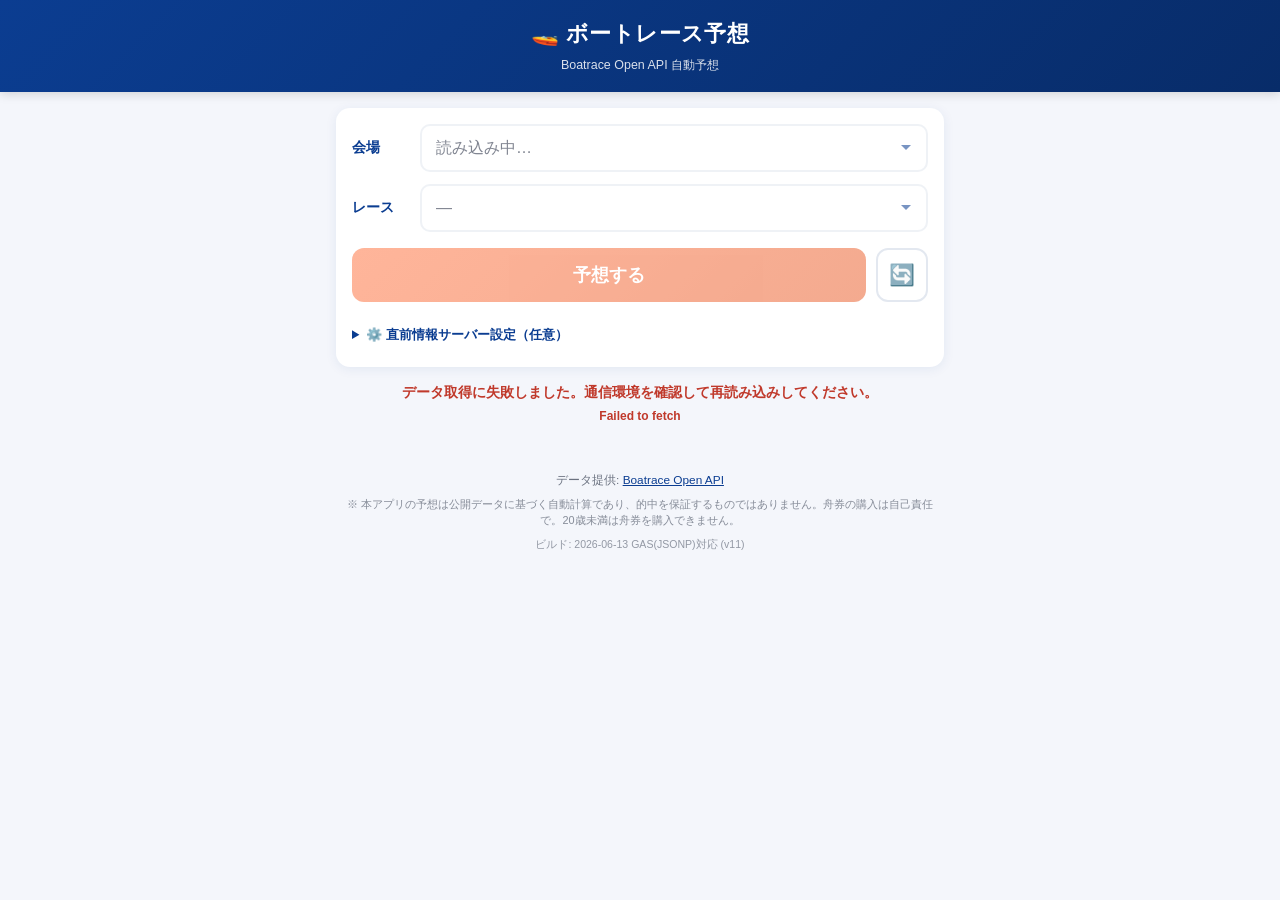
==== commit 382e958b: "サーバーをGAS(JSONP)対応に変更 GASはブラウザのCORS制約で通常fetch不可のため、JSONP方式で取得する ようにした。GAS側はcallback指定時にJavaScript(コール" ====
--- a/boatrace.html
+++ b/boatrace.html
@@ -298,8 +298,8 @@
     <details class="settings">
       <summary>⚙️ 直前情報サーバー設定（任意）</summary>
       <input id="proxyUrl" type="url" inputmode="url" autocapitalize="off" autocomplete="off"
-             placeholder="https://xxxxx.workers.dev" />
-      <p class="hint">Cloudflare Workers のURLを貼り付けると、締切前の<b>展示タイム等を公式から自動取得</b>します（保存されます）。未設定でも出走表ベースの予想は使えます。設定方法は worker/README.md を参照。</p>
+             placeholder="https://script.google.com/macros/s/.../exec" />
+      <p class="hint">Google Apps Script の公開URL（/exec）を貼り付けると、締切前の<b>展示タイム等を公式から自動取得</b>します（保存されます）。未設定でも出走表ベースの予想は使えます。設定方法は worker/GAS-README.md を参照。</p>
     </details>
   </section>
 
@@ -327,7 +327,7 @@
 const PREVIEWS_URL = "https://boatraceopenapi.github.io/previews/v2/today.json";
 
 // ビルド識別（最新ファイルを開いているか判別用）
-const APP_VERSION = "2026-06-13 直前情報サーバー(Cloudflare)対応 (v10)";
+const APP_VERSION = "2026-06-13 GAS(JSONP)対応 (v11)";
 
 // 天候番号 → 表示
 const WEATHER = { 1: "☀️晴", 2: "☁️曇", 3: "🌧️雨", 4: "❄️雪", 5: "🌫️霧" };
@@ -388,7 +388,7 @@
 
 /* ------------------- 直前情報サーバー（プロキシ）設定 ------------------- */
 // ↓ デプロイした Cloudflare Worker のURLをここに焼き込むと、スマホでも設定なしで動く
-const DEFAULT_PROXY_URL = "https://boatrace.komemonoei.workers.dev/";
+const DEFAULT_PROXY_URL = "";
 const PROXY_KEY = "boatrace_proxy_url";
 let proxyUrlMem = "";
 
@@ -438,17 +438,53 @@
   };
 }
 
+// GAS(script.google.com)は通常のfetchがCORSで弾かれるため JSONP で取得する
+function isGasUrl(u) { return /script\.google\.com|googleusercontent\.com/.test(u); }
+
+// JSONP取得：<script>タグで読み込み、コールバックでデータを受け取る（CORS非対象）
+function fetchJsonp(baseUrl, params, timeoutMs) {
+  return new Promise((resolve, reject) => {
+    const cb = "__brcb" + Math.random().toString(36).slice(2);
+    const usp = new URLSearchParams(params);
+    usp.set("callback", cb);
+    const sep = baseUrl.includes("?") ? "&" : "?";
+    const s = document.createElement("script");
+    let done = false;
+    const timer = setTimeout(() => finish(() => reject(new Error("JSONP timeout"))), timeoutMs || 15000);
+    function finish(fn) {
+      if (done) return;
+      done = true;
+      clearTimeout(timer);
+      try { delete window[cb]; } catch { window[cb] = undefined; }
+      if (s.parentNode) s.parentNode.removeChild(s);
+      fn();
+    }
+    window[cb] = (data) => finish(() => resolve(data));
+    s.onerror = () => finish(() => reject(new Error("JSONP load error")));
+    s.src = baseUrl + sep + usp.toString();
+    document.head.appendChild(s);
+  });
+}
+
 // プロキシから締切前の直前情報を取得（未設定/失敗時は null）
 async function fetchLivePreview(race) {
   const proxy = getProxyUrl();
   if (!proxy) return null;
-  const hd = (race.race_date || "").replace(/-/g, "");
-  const jcd = String(race.race_stadium_number).padStart(2, "0");
-  const sep = proxy.includes("?") ? "&" : "?";
-  const u = proxy + sep + "jcd=" + jcd + "&rno=" + race.race_number + "&hd=" + hd + "&_=" + Date.now();
-  const res = await fetch(u, { cache: "no-store" });
-  if (!res.ok) throw new Error("proxy HTTP " + res.status);
-  const d = await res.json();
+  const params = {
+    jcd: String(race.race_stadium_number).padStart(2, "0"),
+    rno: race.race_number,
+    hd: (race.race_date || "").replace(/-/g, ""),
+    _: Date.now(),
+  };
+  let d;
+  if (isGasUrl(proxy)) {
+    d = await fetchJsonp(proxy, params);          // GAS は JSONP
+  } else {
+    const sep = proxy.includes("?") ? "&" : "?";  // それ以外（Cloudflare等）は通常fetch
+    const res = await fetch(proxy + sep + new URLSearchParams(params).toString(), { cache: "no-store" });
+    if (!res.ok) throw new Error("proxy HTTP " + res.status);
+    d = await res.json();
+  }
   return proxyToPreview(d, race.race_stadium_number, race.race_number);
 }
 
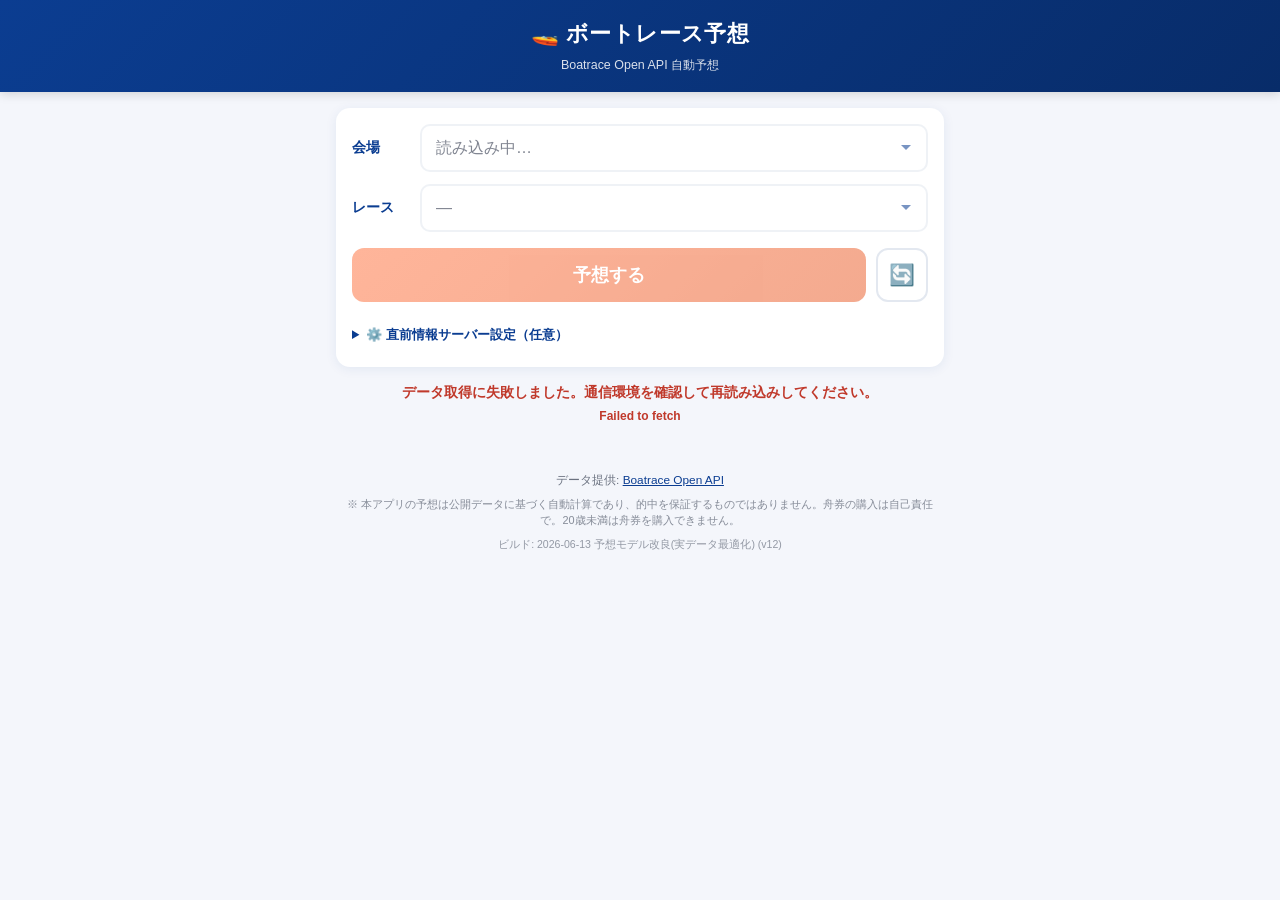
==== commit 4218189e: "予想モデルを実データ最適化版に刷新(精度向上) 加算式スコア→「コース基礎1着率×能力(レース内z)」の積モデルに変更。 進入コース別1着率は実測715レースから算出(1コース0.596等)。能力は " ====
--- a/boatrace.html
+++ b/boatrace.html
@@ -327,7 +327,7 @@
 const PREVIEWS_URL = "https://boatraceopenapi.github.io/previews/v2/today.json";
 
 // ビルド識別（最新ファイルを開いているか判別用）
-const APP_VERSION = "2026-06-13 GAS(JSONP)対応 (v11)";
+const APP_VERSION = "2026-06-13 予想モデル改良(実データ最適化) (v12)";
 
 // 天候番号 → 表示
 const WEATHER = { 1: "☀️晴", 2: "☁️曇", 3: "🌧️雨", 4: "❄️雪", 5: "🌫️霧" };
@@ -346,32 +346,28 @@
 // グレード番号 → 表示
 const GRADES = { 1: "SG", 2: "G1", 3: "G2", 4: "G3", 5: "一般" };
 
-// コース別 1着率の全国平均（％・概算）。インから順に大きい = イン有利を反映。
-const COURSE_WIN_RATE = { 1: 55, 2: 14, 3: 13, 4: 11, 5: 6, 6: 3 };
-
-// 予想モデルの重み（合計1.0）。出走表のあらゆる指標を取り込む。
-const WEIGHTS = {
-  course: 0.26,   // コース（進入）有利度
-  nat2:   0.18,   // 全国2連対率
-  nat1:   0.10,   // 全国勝率
-  nat3:   0.04,   // 全国3連対率
-  local2: 0.08,   // 当地2連対率
-  local1: 0.04,   // 当地勝率
-  start:  0.10,   // 平均スタートタイミング
-  motor2: 0.08,   // モーター2連対率
-  motor3: 0.03,   // モーター3連対率
-  boat2:  0.03,   // ボート2連対率
-  cls:    0.06,   // 級別
+// 進入コース別の1着率（実データ715レースから算出した経験値）。
+// ボートレースはコースが最大の決定要因。これを基礎強度に使う。
+const COURSE_BASE = { 1: 0.596, 2: 0.123, 3: 0.116, 4: 0.092, 5: 0.057, 6: 0.016 };
+// 3着内率（参考・コメント用）
+const COURSE_IN3 = { 1: 0.82, 2: 0.60, 3: 0.52, 4: 0.44, 5: 0.40, 6: 0.23 };
+
+// 能力指数の重み（コースは含めない。出走表のあらゆる指標を取り込む）
+const ABILITY_W = {
+  nat2:   0.26,   // 全国2連対率
+  nat1:   0.16,   // 全国勝率
+  nat3:   0.06,   // 全国3連対率
+  local2: 0.12,   // 当地2連対率
+  local1: 0.06,   // 当地勝率
+  start:  0.14,   // 平均スタートタイミング
+  motor2: 0.12,   // モーター2連対率
+  motor3: 0.04,   // モーター3連対率
+  boat2:  0.04,   // ボート2連対率
 };
 
-// 直前情報（展示）の加点重み。preview がある時だけスコアに上乗せする。
-const PRE_WEIGHTS = {
-  exhibition: 16,  // 展示タイム（レース内で相対評価。速いほど加点）
-  exhibitST:  6,   // 展示スタートタイミング（鋭いほど加点）
-};
-
-// 予想モデルの温度（小さいほど強い艇に評価が集中＝堅く出る）
-const TEMP = 13;
+// 強度モデルのパラメータ（実データのバックテストで最適化）
+const BETA = 0.6;   // 能力差の効き具合（大きいほど能力重視／小さいほどコース重視）
+const W_PRE = 0.2;  // 直前（展示）の能力への反映ウェイト（0=無視, 1=展示のみ）
 
 const $ = (id) => document.getElementById(id);
 const venueSel = $("venue");
@@ -388,7 +384,7 @@
 
 /* ------------------- 直前情報サーバー（プロキシ）設定 ------------------- */
 // ↓ デプロイした Cloudflare Worker のURLをここに焼き込むと、スマホでも設定なしで動く
-const DEFAULT_PROXY_URL = "";
+const DEFAULT_PROXY_URL = "https://script.google.com/macros/s/AKfycbwY9616g0uHJAXgqqPdwWcYqo0n5pCc1nstM8d9vD-cP3-PqqN3rH1eJBue5IxX1zEbiw/exec";
 const PROXY_KEY = "boatrace_proxy_url";
 let proxyUrlMem = "";
 
@@ -565,37 +561,32 @@
 /* ----------------------------- 予想ロジック ----------------------------- */
 function clamp(v, lo, hi) { return Math.max(lo, Math.min(hi, v)); }
 
-// 各艇のスコア（0-100目安）を算出。出走表のあらゆる指標を取り込む。
-// pv（直前情報）があれば、枠番ではなく「実際の進入コース」で有利度を評価する。
-function scoreBoat(b, pv) {
-  const course = (pv && pv.racer_course_number) || b.racer_boat_number;
+// 各艇の「能力指数」を算出（コースは含めない／0-100目安）。
+// 全国・当地の勝率＆連対率、平均ST、モーター・ボート、級別を統合する。
+function abilityIndex(b) {
   const pct = (v) => clamp(v || 0, 0, 100);          // %系（0-100）
   const rate = (v) => clamp((v || 0) / 8 * 100, 0, 100); // 勝率系（概ね0-8）
 
-  const courseScore = (COURSE_WIN_RATE[course] || 0) / 55 * 100;
   // 平均ST: 0.10秒=満点, 0.25秒=0点（低いほど良い）
   const st = b.racer_average_start_timing;
   const startScore = (st == null) ? 50 : clamp((0.25 - st) / (0.25 - 0.10) * 100, 0, 100);
-  const clsScore = { 1: 100, 2: 75, 3: 50, 4: 25 }[b.racer_class_number] || 50;
-
-  let score =
-    WEIGHTS.course * courseScore +
-    WEIGHTS.nat2   * pct(b.racer_national_top_2_percent) +
-    WEIGHTS.nat1   * rate(b.racer_national_top_1_percent) +
-    WEIGHTS.nat3   * pct(b.racer_national_top_3_percent) +
-    WEIGHTS.local2 * pct(b.racer_local_top_2_percent) +
-    WEIGHTS.local1 * rate(b.racer_local_top_1_percent) +
-    WEIGHTS.start  * startScore +
-    WEIGHTS.motor2 * pct(b.racer_assigned_motor_top_2_percent) +
-    WEIGHTS.motor3 * pct(b.racer_assigned_motor_top_3_percent) +
-    WEIGHTS.boat2  * pct(b.racer_assigned_boat_top_2_percent) +
-    WEIGHTS.cls    * clsScore;
-
+  const clsScore = { 1: 80, 2: 62, 3: 45, 4: 30 }[b.racer_class_number] || 50;
+
+  let a =
+    ABILITY_W.nat2   * pct(b.racer_national_top_2_percent) +
+    ABILITY_W.nat1   * rate(b.racer_national_top_1_percent) +
+    ABILITY_W.nat3   * pct(b.racer_national_top_3_percent) +
+    ABILITY_W.local2 * pct(b.racer_local_top_2_percent) +
+    ABILITY_W.local1 * rate(b.racer_local_top_1_percent) +
+    ABILITY_W.start  * startScore +
+    ABILITY_W.motor2 * pct(b.racer_assigned_motor_top_2_percent) +
+    ABILITY_W.motor3 * pct(b.racer_assigned_motor_top_3_percent) +
+    ABILITY_W.boat2  * pct(b.racer_assigned_boat_top_2_percent);
+
+  a = 0.85 * a + 0.15 * clsScore; // 級別を少しブレンド
   // フライング・出遅れ減点（事故率・信頼性の低下）
-  const fl = (b.racer_flying_count || 0) + (b.racer_late_count || 0);
-  score -= fl * 8;
-
-  return Math.max(score, 1);
+  a -= ((b.racer_flying_count || 0) + (b.racer_late_count || 0)) * 6;
+  return a;
 }
 
 const seq = (n) => Array.from({ length: n }, (_, i) => i);
@@ -603,7 +594,7 @@
 // Claude流の各艇分析。スコアに加え、コース取り（戦法）と
 // データから読み取れる所見（コメント材料）を生成する。pv は直前情報。
 function analyzeBoat(b, pv) {
-  const score = scoreBoat(b, pv);
+  const ability = abilityIndex(b);
   const tags = [];
   const course = (pv && pv.racer_course_number) || b.racer_boat_number;
 
@@ -650,7 +641,7 @@
     if (est != null && est <= 0.05) tags.push("展示ST" + est.toFixed(2) + "と好スタート");
   }
 
-  return { b, pv, score, course, courseRole, tags, w: Math.exp(score / TEMP) };
+  return { b, pv, ability, course, courseRole, tags };
 }
 
 // Claudeの分析予想。乱数を使わず、Plackett-Luce の閉形式で
@@ -669,31 +660,35 @@
   });
   const n = items.length;
 
-  // 直前：展示タイムをレース内で相対評価して加点（速いほど高評価）
+  // 直前：展示タイム・展示STをレース内で相対評価し、能力指数にブレンド（速い＝高評価）
   const exTimes = items.map((x) => x.pv && x.pv.racer_exhibition_time).filter((t) => t > 0);
   if (exTimes.length >= 2) {
     const min = Math.min(...exTimes), max = Math.max(...exTimes);
     items.forEach((x) => {
       const t = x.pv && x.pv.racer_exhibition_time;
-      if (t != null && max > min) {
-        x.exScore = (max - t) / (max - min) * 100;     // 0-100
-        x.score += PRE_WEIGHTS.exhibition * (x.exScore / 100);
-        // 展示タイム上位はタグでも明示
+      if (t != null && t > 0 && max > min) {
+        const exSc = (max - t) / (max - min) * 100;                 // 展示タイム（速い=100）
+        const est = x.pv && x.pv.racer_start_timing;
+        const stSc = (est != null) ? clamp((0.20 - est) / 0.25 * 100, 0, 100) : 50; // 展示ST（鋭い=高）
+        const preSc = 0.7 * exSc + 0.3 * stSc;
+        x.ability = (1 - W_PRE) * x.ability + W_PRE * preSc;        // 直前を能力に反映
       }
-      // 展示STの鋭さも軽く加点
-      const est = x.pv && x.pv.racer_start_timing;
-      if (est != null) {
-        const stScore = clamp((0.20 - est) / (0.20 - (-0.05)) * 100, 0, 100);
-        x.score += PRE_WEIGHTS.exhibitST * (stScore / 100);
-      }
-      x.w = Math.exp(x.score / TEMP); // 加点後に強さを再計算
     });
     // 展示最速にタグ付け
     const fastest = items.reduce((a, x) =>
-      (x.pv && x.pv.racer_exhibition_time != null &&
+      (x.pv && x.pv.racer_exhibition_time > 0 &&
        (!a || x.pv.racer_exhibition_time < a.pv.racer_exhibition_time)) ? x : a, null);
     if (fastest) fastest.tags.unshift("展示タイム最速" + fastest.pv.racer_exhibition_time.toFixed(2));
   }
+
+  // 強度 = コース基礎1着率 × exp(BETA × 能力のレース内偏差)。
+  // コースを土台に、能力差で上下させる（バックテストで最適化したモデル）。
+  const mean = items.reduce((s, x) => s + x.ability, 0) / n;
+  const sd = Math.max(Math.sqrt(items.reduce((s, x) => s + (x.ability - mean) ** 2, 0) / n), 1);
+  items.forEach((x) => {
+    const z = (x.ability - mean) / sd;
+    x.w = (COURSE_BASE[x.course] || 0.02) * Math.exp(BETA * z);
+  });
 
   const W = items.reduce((s, x) => s + x.w, 0);
 
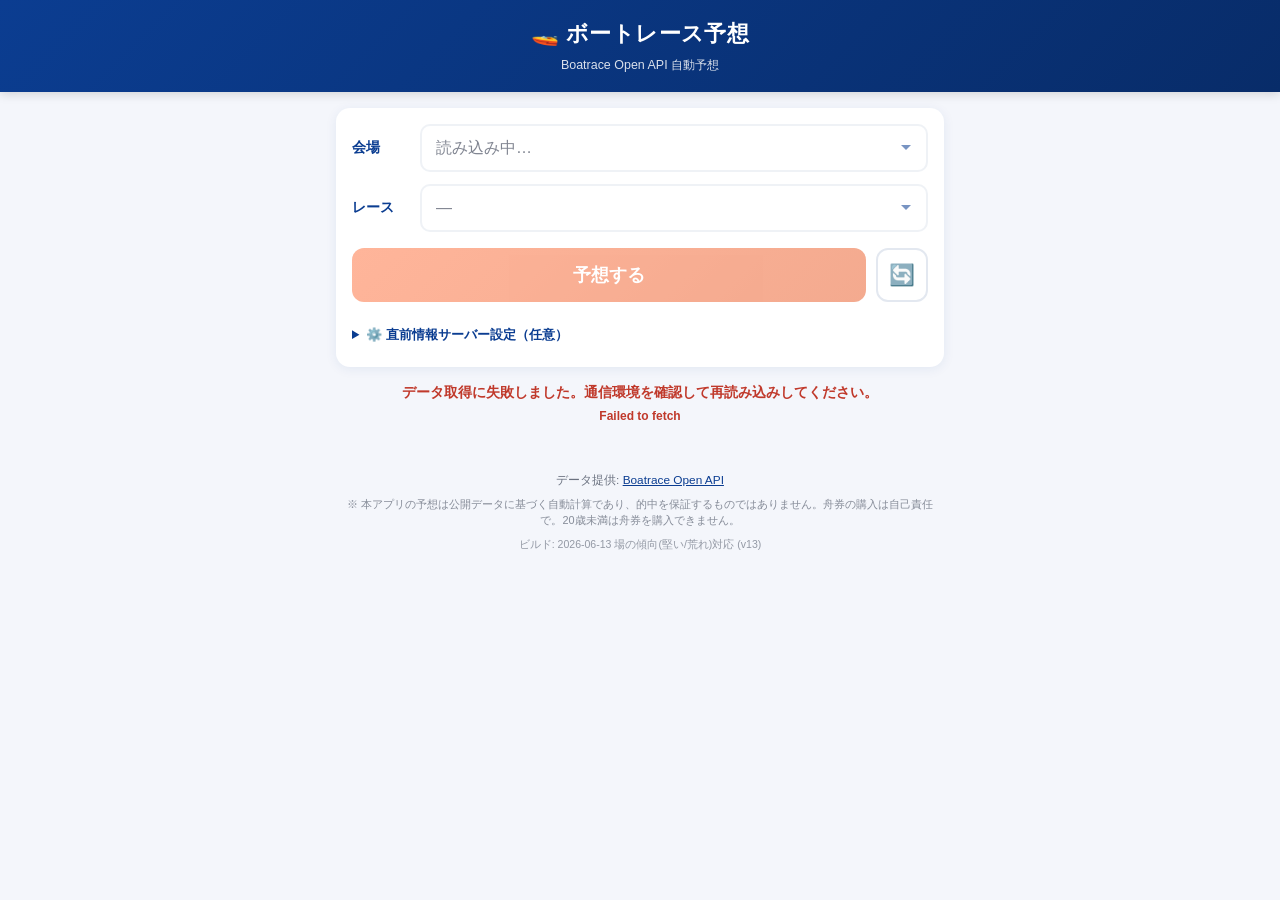
==== commit 9bd13a3c: "場（競艇場）の堅い/荒れ傾向を予想に反映＋表示 直近約40日の実測から場別の進入コース別1着率(VENUE_BASE)を算出し、 全国平均とブレンド(λ=0.3)して強度モデルに反映。戸田・江戸川等は" ====
--- a/boatrace.html
+++ b/boatrace.html
@@ -238,6 +238,14 @@
   border-radius: 10px; padding: 10px 12px; margin-bottom: 12px;
   font-size: .78rem; line-height: 1.6;
 }
+
+/* 場の傾向（堅い/荒れ） */
+.venue-row { display: flex; flex-wrap: wrap; gap: 6px 10px; margin-top: 8px; align-items: center; }
+.vt { font-size: .76rem; font-weight: 800; padding: 3px 10px; border-radius: 999px; }
+.vt.hard { background: #dbeafe; color: #1e40af; }
+.vt.rough { background: #fee2e2; color: #b91c1c; }
+.vt.mid { background: #f1f5f9; color: #475569; }
+.vt-today { font-size: .72rem; color: var(--muted); font-weight: 600; }
 .boat-detail .pre b { color: #7c3aed; }
 .boat-detail .pre { color: #6b21a8; }
 
@@ -325,9 +333,10 @@
 
 const PROGRAMS_URL = "https://boatraceopenapi.github.io/programs/v2/today.json";
 const PREVIEWS_URL = "https://boatraceopenapi.github.io/previews/v2/today.json";
+const RESULTS_URL = "https://boatraceopenapi.github.io/results/v2/today.json";
 
 // ビルド識別（最新ファイルを開いているか判別用）
-const APP_VERSION = "2026-06-13 予想モデル改良(実データ最適化) (v12)";
+const APP_VERSION = "2026-06-13 場の傾向(堅い/荒れ)対応 (v13)";
 
 // 天候番号 → 表示
 const WEATHER = { 1: "☀️晴", 2: "☁️曇", 3: "🌧️雨", 4: "❄️雪", 5: "🌫️霧" };
@@ -351,6 +360,44 @@
 const COURSE_BASE = { 1: 0.596, 2: 0.123, 3: 0.116, 4: 0.092, 5: 0.057, 6: 0.016 };
 // 3着内率（参考・コメント用）
 const COURSE_IN3 = { 1: 0.82, 2: 0.60, 3: 0.52, 4: 0.44, 5: 0.40, 6: 0.23 };
+
+// 競艇場ごとの進入コース別1着率（直近約40日の実測）。
+// 場の個性（堅い／荒れる）を反映。1コース率が高い場ほど堅い。
+const VENUE_BASE = {
+  1: {1:0.5224, 2:0.1435, 3:0.1304, 4:0.1183, 5:0.0712, 6:0.0142},
+  2: {1:0.4013, 2:0.168, 3:0.1883, 4:0.145, 5:0.0667, 6:0.0307},
+  3: {1:0.4673, 2:0.1393, 3:0.1722, 4:0.1271, 5:0.0614, 6:0.0326},
+  4: {1:0.4989, 2:0.1346, 3:0.153, 4:0.0992, 5:0.0965, 6:0.0178},
+  5: {1:0.5786, 2:0.1643, 3:0.1191, 4:0.0781, 5:0.0389, 6:0.021},
+  6: {1:0.5637, 2:0.1247, 3:0.1309, 4:0.0917, 5:0.0724, 6:0.0166},
+  7: {1:0.5581, 2:0.1294, 3:0.1285, 4:0.0978, 5:0.0719, 6:0.0143},
+  8: {1:0.5875, 2:0.1097, 3:0.1171, 4:0.1035, 5:0.0612, 6:0.021},
+  9: {1:0.5876, 2:0.1276, 3:0.1126, 4:0.1099, 5:0.0406, 6:0.0217},
+  10: {1:0.509, 2:0.1485, 3:0.1223, 4:0.1256, 5:0.0578, 6:0.0368},
+  11: {1:0.5466, 2:0.1409, 3:0.1489, 4:0.0726, 5:0.0655, 6:0.0254},
+  12: {1:0.6431, 2:0.1333, 3:0.0876, 4:0.0918, 5:0.0254, 6:0.0188},
+  13: {1:0.6393, 2:0.1147, 3:0.1045, 4:0.086, 5:0.0475, 6:0.0082},
+  14: {1:0.52, 2:0.1538, 3:0.1426, 4:0.1051, 5:0.0592, 6:0.0193},
+  15: {1:0.56, 2:0.1384, 3:0.111, 4:0.1023, 5:0.0628, 6:0.0255},
+  16: {1:0.5321, 2:0.1308, 3:0.142, 4:0.1134, 5:0.0749, 6:0.0067},
+  17: {1:0.6188, 2:0.1116, 3:0.1106, 4:0.0996, 5:0.0421, 6:0.0173},
+  18: {1:0.653, 2:0.1191, 3:0.0927, 4:0.0673, 5:0.0576, 6:0.0103},
+  19: {1:0.6227, 2:0.1122, 3:0.111, 4:0.0982, 5:0.0488, 6:0.0071},
+  20: {1:0.5574, 2:0.1736, 3:0.1038, 4:0.1003, 5:0.0481, 6:0.0168},
+  21: {1:0.5949, 2:0.0951, 3:0.1238, 4:0.0943, 5:0.0733, 6:0.0186},
+  22: {1:0.6238, 2:0.1391, 3:0.1297, 4:0.0491, 5:0.0315, 6:0.0268},
+  23: {1:0.5718, 2:0.1609, 3:0.1041, 4:0.0976, 5:0.0503, 6:0.0153},
+  24: {1:0.5094, 2:0.1242, 3:0.1351, 4:0.1272, 5:0.0734, 6:0.0307},
+};
+
+// 場の堅い/荒れ傾向ラベル（1コース率で判定）
+function venueTendency(stadium) {
+  const b = VENUE_BASE[stadium];
+  const c1 = b ? b[1] : 0.55;
+  if (c1 >= 0.62) return { cls: "hard", label: "🛡️ 堅い場（インが強い）" };
+  if (c1 <= 0.52) return { cls: "rough", label: "🔥 荒れ場（波乱多め）" };
+  return { cls: "mid", label: "⚖️ 標準的な水面" };
+}
 
 // 能力指数の重み（コースは含めない。出走表のあらゆる指標を取り込む）
 const ABILITY_W = {
@@ -368,6 +415,7 @@
 // 強度モデルのパラメータ（実データのバックテストで最適化）
 const BETA = 0.6;   // 能力差の効き具合（大きいほど能力重視／小さいほどコース重視）
 const W_PRE = 0.2;  // 直前（展示）の能力への反映ウェイト（0=無視, 1=展示のみ）
+const VENUE_BLEND = 0.3; // 場の傾向を取り込む度合い（0=全国一律, 1=場の実測のみ）
 
 const $ = (id) => document.getElementById(id);
 const venueSel = $("venue");
@@ -379,6 +427,7 @@
 let PROGRAMS = [];          // 全プログラム
 let byStadium = new Map();  // stadium番号 -> [race,...]
 let PREVIEWS = new Map();   // "stadium-race" -> 直前情報
+let TODAY_VENUE = new Map(); // stadium -> {n, inner} 本日の結果集計
 
 const preKey = (stadium, raceNo) => stadium + "-" + raceNo;
 
@@ -490,9 +539,10 @@
   try {
     // 出走表（必須）と直前情報（任意）を並行取得。?_= でキャッシュ回避し常に最新を取る
     const bust = "?_=" + Date.now();
-    const [progRes, prevRes] = await Promise.all([
+    const [progRes, prevRes, resRes] = await Promise.all([
       fetch(PROGRAMS_URL + bust, { cache: "no-store" }),
       fetch(PREVIEWS_URL + bust, { cache: "no-store" }).catch(() => null),
+      fetch(RESULTS_URL + bust, { cache: "no-store" }).catch(() => null),
     ]);
     if (!progRes.ok) throw new Error("HTTP " + progRes.status);
     const json = await progRes.json();
@@ -509,6 +559,21 @@
         for (const p of (pj.previews || []))
           PREVIEWS.set(preKey(p.race_stadium_number, p.race_number), p);
       } catch { /* 直前情報なしでも続行 */ }
+    }
+    // 本日の結果（その日の場の傾向＝荒れ/堅いの判定用）
+    TODAY_VENUE = new Map();
+    if (resRes && resRes.ok) {
+      try {
+        const rj = await resRes.json();
+        for (const r of (rj.results || [])) {
+          const win = (r.boats || []).find((b) => b.racer_place_number === 1);
+          if (!win) continue;
+          const s = TODAY_VENUE.get(r.race_stadium_number) || { n: 0, inner: 0 };
+          s.n++;
+          if (win.racer_course_number === 1) s.inner++;
+          TODAY_VENUE.set(r.race_stadium_number, s);
+        }
+      } catch { /* 結果なしでも続行 */ }
     }
     groupByStadium();
     populateVenues();
@@ -682,12 +747,14 @@
   }
 
   // 強度 = コース基礎1着率 × exp(BETA × 能力のレース内偏差)。
-  // コースを土台に、能力差で上下させる（バックテストで最適化したモデル）。
+  // コース基礎率は「全国平均」と「その競艇場の実測」をブレンドし、場の堅い/荒れ傾向を反映する。
+  const vb = VENUE_BASE[race.race_stadium_number] || COURSE_BASE;
   const mean = items.reduce((s, x) => s + x.ability, 0) / n;
   const sd = Math.max(Math.sqrt(items.reduce((s, x) => s + (x.ability - mean) ** 2, 0) / n), 1);
   items.forEach((x) => {
     const z = (x.ability - mean) / sd;
-    x.w = (COURSE_BASE[x.course] || 0.02) * Math.exp(BETA * z);
+    const cb = VENUE_BLEND * (vb[x.course] || 0.02) + (1 - VENUE_BLEND) * (COURSE_BASE[x.course] || 0.02);
+    x.w = cb * Math.exp(BETA * z);
   });
 
   const W = items.reduce((s, x) => s + x.w, 0);
@@ -813,6 +880,16 @@
           (race.race_subtitle ? " ／ " + esc(race.race_subtitle) : "") +
           " ・ " + (race.race_distance || "?") + "m" +
           " ・ 締切 " + (race.race_closed_at || "").slice(11, 16) + "</div>";
+  // 場の傾向（堅い/荒れ）＋本日ここまでの実績
+  const tend = venueTendency(race.race_stadium_number);
+  const tv = TODAY_VENUE.get(race.race_stadium_number);
+  let venueLine = '<span class="vt ' + tend.cls + '">' + tend.label + "</span>";
+  if (tv && tv.n >= 1) {
+    const rate = Math.round(tv.inner / tv.n * 100);
+    const hot = tv.n >= 3 && rate <= 40 ? " 🔥本日荒れ気味" : (tv.n >= 3 && rate >= 75 ? " 🛡️本日堅調" : "");
+    venueLine += '<span class="vt-today">本日ここまで 1コース ' + tv.inner + "/" + tv.n + "勝(" + rate + "%)" + hot + "</span>";
+  }
+  html += '<div class="venue-row">' + venueLine + "</div>";
   // 気象コンディション（展示前でも表示）
   if (hasWeather) {
     const w = WEATHER[preview.race_weather_number] || "";
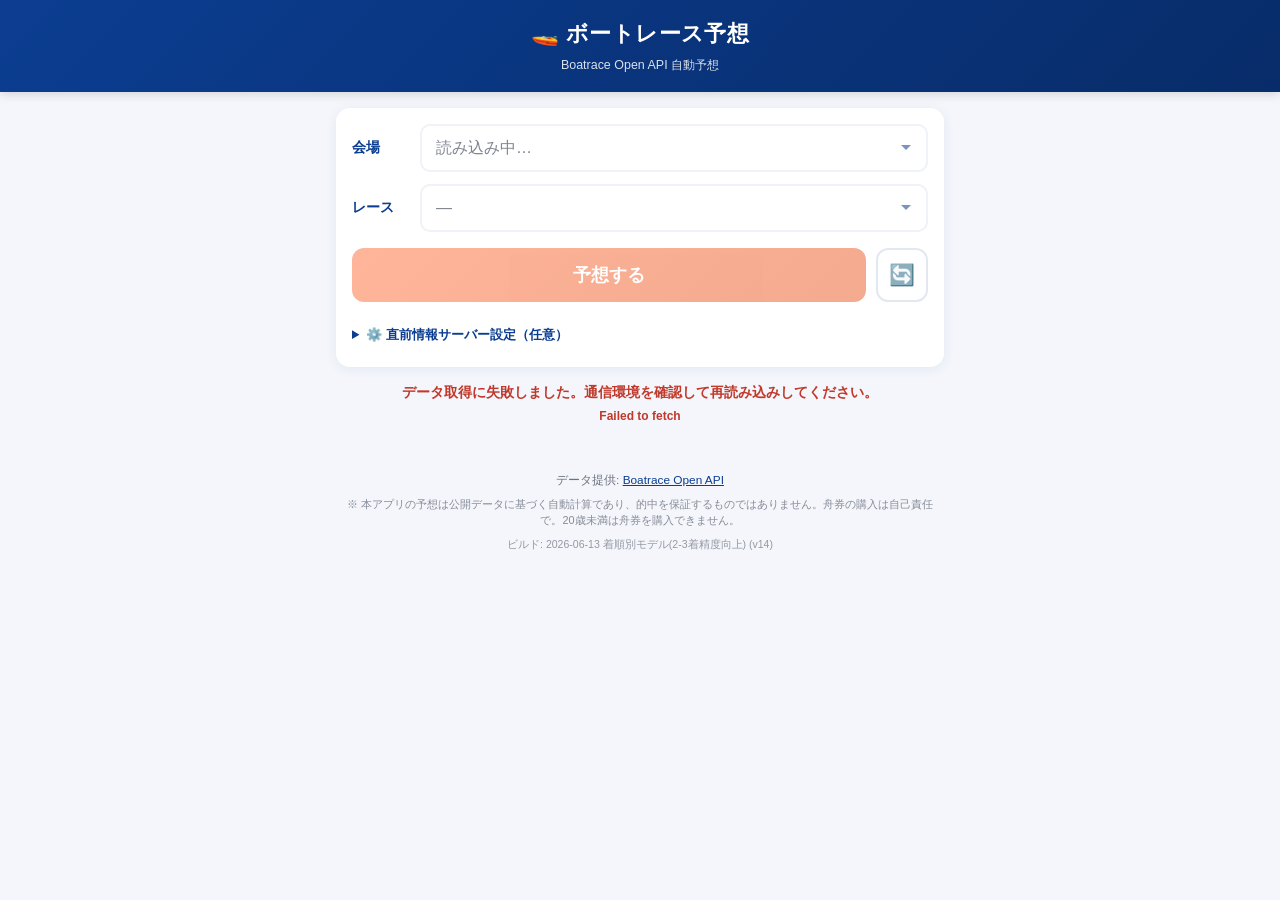
==== commit 32c3e322: "予想精度をさらに改善：着順別モデル＋位置別フォーメーション 【着順別プラケット・ルース】2着・3着は1着よりコース分布がフラット (実測5800R: 2着は2-3コース、3着はほぼ均等)という構造を反" ====
--- a/boatrace.html
+++ b/boatrace.html
@@ -336,7 +336,7 @@
 const RESULTS_URL = "https://boatraceopenapi.github.io/results/v2/today.json";
 
 // ビルド識別（最新ファイルを開いているか判別用）
-const APP_VERSION = "2026-06-13 場の傾向(堅い/荒れ)対応 (v13)";
+const APP_VERSION = "2026-06-13 着順別モデル(2-3着精度向上) (v14)";
 
 // 天候番号 → 表示
 const WEATHER = { 1: "☀️晴", 2: "☁️曇", 3: "🌧️雨", 4: "❄️雪", 5: "🌫️霧" };
@@ -360,6 +360,11 @@
 const COURSE_BASE = { 1: 0.596, 2: 0.123, 3: 0.116, 4: 0.092, 5: 0.057, 6: 0.016 };
 // 3着内率（参考・コメント用）
 const COURSE_IN3 = { 1: 0.82, 2: 0.60, 3: 0.52, 4: 0.44, 5: 0.40, 6: 0.23 };
+
+// 着順別のコース分布（実測5800レース）。2着・3着は1着より遥かにフラット＝外側も来る。
+// 着順ごとに別の強度を使う（位置別プラケット・ルース）ことで2着3着の精度を上げる。
+const POS_BASE2 = { 1: 0.163, 2: 0.251, 3: 0.221, 4: 0.165, 5: 0.133, 6: 0.067 };
+const POS_BASE3 = { 1: 0.091, 2: 0.190, 3: 0.197, 4: 0.202, 5: 0.190, 6: 0.130 };
 
 // 競艇場ごとの進入コース別1着率（直近約40日の実測）。
 // 場の個性（堅い／荒れる）を反映。1コース率が高い場ほど堅い。
@@ -413,7 +418,9 @@
 };
 
 // 強度モデルのパラメータ（実データのバックテストで最適化）
-const BETA = 0.6;   // 能力差の効き具合（大きいほど能力重視／小さいほどコース重視）
+const BETA = 0.6;    // 1着での能力差の効き具合（大きいほど能力重視／小さいほどコース重視）
+const BETA2 = 0.55;  // 2着での能力差の効き
+const BETA3 = 0.45;  // 3着での能力差の効き
 const W_PRE = 0.2;  // 直前（展示）の能力への反映ウェイト（0=無視, 1=展示のみ）
 const VENUE_BLEND = 0.3; // 場の傾向を取り込む度合い（0=全国一律, 1=場の実測のみ）
 
@@ -746,38 +753,42 @@
     if (fastest) fastest.tags.unshift("展示タイム最速" + fastest.pv.racer_exhibition_time.toFixed(2));
   }
 
-  // 強度 = コース基礎1着率 × exp(BETA × 能力のレース内偏差)。
-  // コース基礎率は「全国平均」と「その競艇場の実測」をブレンドし、場の堅い/荒れ傾向を反映する。
+  // 着順別の強度。1着はコース基礎1着率（場ブレンド）、2着・3着は実測の着順別
+  // コース分布を土台にする。これで「外側が2-3着に来る」のを正しく評価できる。
   const vb = VENUE_BASE[race.race_stadium_number] || COURSE_BASE;
   const mean = items.reduce((s, x) => s + x.ability, 0) / n;
   const sd = Math.max(Math.sqrt(items.reduce((s, x) => s + (x.ability - mean) ** 2, 0) / n), 1);
   items.forEach((x) => {
     const z = (x.ability - mean) / sd;
-    const cb = VENUE_BLEND * (vb[x.course] || 0.02) + (1 - VENUE_BLEND) * (COURSE_BASE[x.course] || 0.02);
-    x.w = cb * Math.exp(BETA * z);
+    const cb1 = VENUE_BLEND * (vb[x.course] || 0.02) + (1 - VENUE_BLEND) * (COURSE_BASE[x.course] || 0.02);
+    x.w1 = cb1 * Math.exp(BETA * z);
+    x.w2 = (POS_BASE2[x.course] || 0.02) * Math.exp(BETA2 * z);
+    x.w3 = (POS_BASE3[x.course] || 0.02) * Math.exp(BETA3 * z);
   });
 
-  const W = items.reduce((s, x) => s + x.w, 0);
+  const S1 = items.reduce((s, x) => s + x.w1, 0);
+  const S2 = items.reduce((s, x) => s + x.w2, 0);
+  const S3 = items.reduce((s, x) => s + x.w3, 0);
 
   const p2 = Array(n).fill(0), p3 = Array(n).fill(0);
   const combos = [];
-  items.forEach((x, i) => { x.p1 = x.w / W * 100; });
-
+  items.forEach((x) => { x.p1 = x.w1 / S1 * 100; });
+
+  // 位置別プラケット・ルース（着順ごとに別の強度を使う閉形式）
   for (let i = 0; i < n; i++) {
-    const wi = items[i].w, W1 = W - wi;
+    const a = items[i];
     for (let j = 0; j < n; j++) {
       if (j === i) continue;
-      const wj = items[j].w, W2 = W1 - wj;
-      const pij = (wi / W) * (wj / W1);   // P(1着=i, 2着=j)
+      const b = items[j];
+      const pij = (a.w1 / S1) * (b.w2 / (S2 - a.w2)); // P(1着=i, 2着=j)
       p2[j] += pij;
       for (let k = 0; k < n; k++) {
         if (k === i || k === j) continue;
-        const pijk = pij * (items[k].w / W2); // P(1着=i,2着=j,3着=k)
+        const c = items[k];
+        const pijk = pij * (c.w3 / (S3 - a.w3 - b.w3)); // P(1着=i,2着=j,3着=k)
         p3[k] += pijk;
         combos.push({
-          key: items[i].b.racer_boat_number + "-" +
-               items[j].b.racer_boat_number + "-" +
-               items[k].b.racer_boat_number,
+          key: a.b.racer_boat_number + "-" + b.b.racer_boat_number + "-" + c.b.racer_boat_number,
           prob: pijk * 100,
         });
       }
@@ -834,11 +845,17 @@
 // 候補フォーメーションを総当たりで評価し、点数あたりの的中率が
 // 最も良い「効率フロンティア」を返す（=勝ちに最も近い買い目群）。
 function buildFormations(combos, ranked) {
+  // 着順別に候補を選ぶ：1着=勝率上位、2着=2着率上位、3着=3着率上位。
+  // 外側でも「3着に来やすい」艇を3着候補に入れられる。
+  const idx = ranked.map((_, i) => i);
+  const ord2 = [...idx].sort((a, b) => ranked[b].p2 - ranked[a].p2);
+  const ord3 = [...idx].sort((a, b) => ranked[b].p3 - ranked[a].p3);
   const cands = [];
   for (const n1 of [1, 2]) for (const n2 of [2, 3, 4]) for (const n3 of [3, 4, 5]) {
     if (n2 < n1 || n3 < n2) continue;
-    const s1 = seq(n1), s2 = seq(n2), s3 = seq(n3);
+    const s1 = seq(n1), s2 = ord2.slice(0, n2), s3 = ord3.slice(0, n3);
     const pts = countTrifecta(s1, s2, s3);
+    if (pts > 20) continue; // 点数を手頃な範囲に保つ
     const hit = formationHitRate(combos, ranked, s1, s2, s3);
     cands.push({ s1, s2, s3, pts, hit });
   }
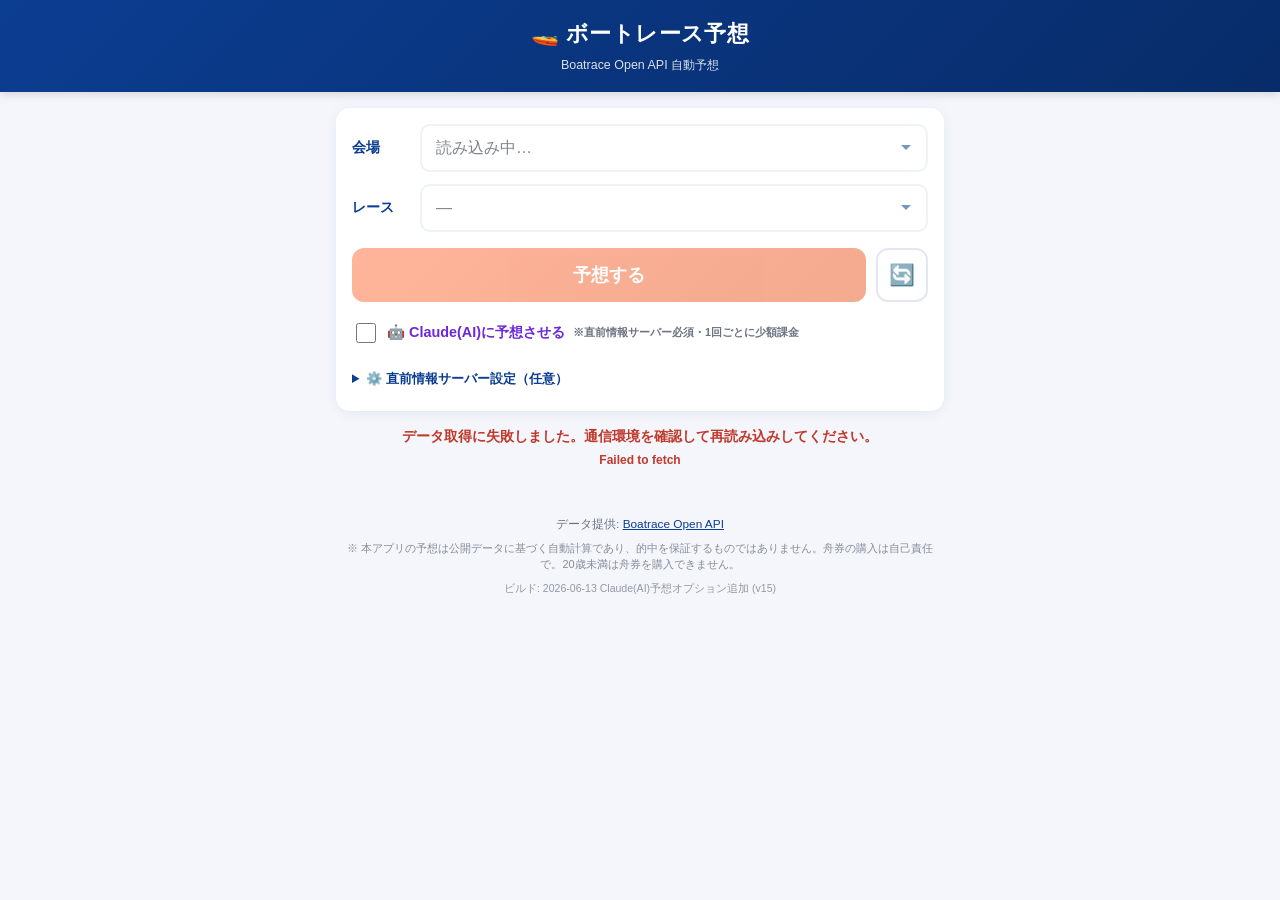
==== commit cb95d40b: "Claude(AI)予想オプションを追加 GAS(プロキシ)にpredictモードを追加し、APIキー(Script Properties)で Claude(Opus 4.8既定)を呼び出して各艇の1" ====
--- a/boatrace.html
+++ b/boatrace.html
@@ -97,6 +97,12 @@
 .refresh-btn:active { transform: rotate(180deg); transition: transform .3s; }
 .version { font-size: .66rem !important; color: var(--muted); opacity: .7; margin-top: 8px !important; }
 
+.claude-toggle { display: flex; align-items: center; gap: 8px; flex-wrap: wrap; margin-top: 6px; font-size: .9rem; font-weight: 700; color: #6d28d9; cursor: pointer; }
+.claude-toggle input { width: 20px; height: 20px; }
+.claude-note { font-size: .68rem; font-weight: 600; color: var(--muted); }
+.claude-comment.ai { background: linear-gradient(135deg, #faf5ff, #eef2ff); border-left-color: #9333ea; }
+.ai-badge { font-size: .62rem; font-weight: 800; color: #fff; background: #9333ea; padding: 1px 7px; border-radius: 999px; vertical-align: middle; }
+
 .settings { margin-top: 4px; font-size: .82rem; }
 .settings summary { cursor: pointer; color: var(--navy); font-weight: 700; padding: 6px 0; }
 .settings input {
@@ -303,6 +309,7 @@
       <button id="predict" class="predict-btn" disabled>予想する</button>
       <button id="refresh" class="refresh-btn" title="出走表・直前情報を再取得">🔄</button>
     </div>
+    <label class="claude-toggle"><input type="checkbox" id="useClaude" /> 🤖 Claude(AI)に予想させる<span class="claude-note">※直前情報サーバー必須・1回ごとに少額課金</span></label>
     <details class="settings">
       <summary>⚙️ 直前情報サーバー設定（任意）</summary>
       <input id="proxyUrl" type="url" inputmode="url" autocapitalize="off" autocomplete="off"
@@ -336,7 +343,7 @@
 const RESULTS_URL = "https://boatraceopenapi.github.io/results/v2/today.json";
 
 // ビルド識別（最新ファイルを開いているか判別用）
-const APP_VERSION = "2026-06-13 着順別モデル(2-3着精度向上) (v14)";
+const APP_VERSION = "2026-06-13 Claude(AI)予想オプション追加 (v15)";
 
 // 天候番号 → 表示
 const WEATHER = { 1: "☀️晴", 2: "☁️曇", 3: "🌧️雨", 4: "❄️雪", 5: "🌫️霧" };
@@ -538,6 +545,82 @@
     d = await res.json();
   }
   return proxyToPreview(d, race.race_stadium_number, race.race_number);
+}
+
+/* ------------------- Claude(AI)予想（GAS経由でAPI呼び出し） ------------------- */
+function getUseClaude() {
+  const el = $("useClaude");
+  return !!(el && el.checked);
+}
+
+// GAS の predict モードを JSONP で呼び、Claude の予想JSONを得る
+async function fetchClaudePrediction(race) {
+  const proxy = getProxyUrl();
+  if (!proxy || !isGasUrl(proxy)) throw new Error("Claude予想にはGASの直前情報サーバーURLが必要です");
+  const params = {
+    mode: "predict",
+    jcd: String(race.race_stadium_number).padStart(2, "0"),
+    rno: race.race_number,
+    hd: (race.race_date || "").replace(/-/g, ""),
+    _: Date.now(),
+  };
+  const d = await fetchJsonp(proxy, params, 90000); // Claudeの応答は時間がかかるため長め
+  if (d && d.error) throw new Error(d.error + (d.message ? "：" + d.message : ""));
+  return d;
+}
+
+// Claudeの確率出力 → アプリ内の予想オブジェクト（位置別プラケット・ルースで3連単を構成）
+function predictFromClaude(race, claude, preview) {
+  const pr = claude.prediction || {};
+  const byBoat = {};
+  for (const cb of (pr.boats || [])) byBoat[cb.boat] = cb;
+
+  const usePv = (preview && preview.boats) ? preview : null;
+  const items = race.boats.map((b) => {
+    const pv = usePv && usePv.boats ? usePv.boats[String(b.racer_boat_number)] : null;
+    const a = analyzeBoat(b, pv); // courseRole/tags（表示用）を流用
+    const c = byBoat[b.racer_boat_number] || {};
+    a.claudeReason = c.reason || "";
+    a.claudeMark = c.mark || "";
+    // Claudeの確率を強度に（0は微小値に）
+    a.w1 = Math.max(Number(c.win) || 0, 0.001);
+    a.w2 = Math.max(Number(c.place2) || 0, 0.001);
+    a.w3 = Math.max(Number(c.place3) || 0, 0.001);
+    return a;
+  });
+  const n = items.length;
+  const S1 = items.reduce((s, x) => s + x.w1, 0);
+  const S2 = items.reduce((s, x) => s + x.w2, 0);
+  const S3 = items.reduce((s, x) => s + x.w3, 0);
+  const p2 = Array(n).fill(0), p3 = Array(n).fill(0), combos = [];
+  items.forEach((x) => { x.p1 = x.w1 / S1 * 100; });
+  for (let i = 0; i < n; i++) {
+    const A = items[i];
+    for (let j = 0; j < n; j++) {
+      if (j === i) continue;
+      const B = items[j];
+      const pij = (A.w1 / S1) * (B.w2 / (S2 - A.w2));
+      p2[j] += pij;
+      for (let k = 0; k < n; k++) {
+        if (k === i || k === j) continue;
+        const C = items[k];
+        const pijk = pij * (C.w3 / (S3 - A.w3 - B.w3));
+        p3[k] += pijk;
+        combos.push({ key: A.b.racer_boat_number + "-" + B.b.racer_boat_number + "-" + C.b.racer_boat_number, prob: pijk * 100 });
+      }
+    }
+  }
+  items.forEach((x, i) => { x.p2 = p2[i] * 100; x.p3 = p3[i] * 100; x.in3 = x.p1 + x.p2 + x.p3; });
+  combos.sort((a, b) => b.prob - a.prob);
+  items.sort((a, b) => b.p1 - a.p1);
+  return {
+    ranked: items, combos,
+    hasExhibition: !!claude.exhibition,
+    hasWeather: !!(claude.weather && (claude.weather.wind_speed != null)),
+    preview,
+    claude: { model: claude.model, comment: pr.race_comment || "" },
+    comment: (claude.exhibition ? "【直前情報（展示）を反映】" : "【出走表のみ・展示前】") + (pr.race_comment || ""),
+  };
 }
 
 /* ----------------------------- データ取得 ------------------------------ */
@@ -930,8 +1013,11 @@
       "</div>";
   }
 
-  // Claudeの総評
-  html += '<div class="claude-comment"><div class="cc-head">🧠 Claudeの予想</div>' +
+  // Claudeの総評（AI予想ならモデル名を表示）
+  const ccHead = pred.claude
+    ? '🤖 Claude(' + esc(pred.claude.model || "AI") + ')の予想 <span class="ai-badge">AI</span>'
+    : '🧠 Claudeの予想';
+  html += '<div class="claude-comment' + (pred.claude ? ' ai' : '') + '"><div class="cc-head">' + ccHead + "</div>" +
           '<div class="cc-body">' + esc(comment) + "</div></div>";
 
   // 印つき予想一覧（各艇分析）
@@ -986,7 +1072,9 @@
   }
   h += "</div>";
   // Claudeの所見
-  const cmt = (x.courseRole ? x.courseRole : "") + (x.tags.length ? "。" + x.tags.join("・") : "");
+  const cmt = x.claudeReason
+    ? x.claudeReason
+    : (x.courseRole ? x.courseRole : "") + (x.tags.length ? "。" + x.tags.join("・") : "");
   if (cmt) h += '<div class="boat-cmt">💬 ' + esc(cmt) + "</div>";
   h += "</div>";
   return h;
@@ -1093,6 +1181,20 @@
     if (statusEl.querySelector(".spinner")) setStatus("");
   }
 
+  // 🤖 Claude(AI)に予想させる
+  if (getUseClaude()) {
+    setStatus('<div class="spinner"></div>🤖 Claudeが予想中…（10〜30秒ほどかかります）');
+    try {
+      const claude = await fetchClaudePrediction(race);
+      renderResult(race, predictFromClaude(race, claude, preview));
+      setStatus("");
+      return;
+    } catch (e) {
+      setStatus("⚠️ Claude予想に失敗しました（統計モデルで予想します）。<br><small>" + e.message + "</small>", true);
+      setTimeout(() => { if (statusEl.textContent.includes("Claude予想に失敗")) setStatus(""); }, 6000);
+    }
+  }
+
   renderResult(race, predict(race, preview));
 }
 
@@ -1118,6 +1220,15 @@
   proxyInput.addEventListener("blur", () => setProxyUrl(proxyInput.value));
 }
 
+// 🤖 Claude予想トグル（localStorage に保存）
+const claudeChk = $("useClaude");
+if (claudeChk) {
+  try { claudeChk.checked = localStorage.getItem("boatrace_use_claude") === "1"; } catch {}
+  claudeChk.addEventListener("change", () => {
+    try { localStorage.setItem("boatrace_use_claude", claudeChk.checked ? "1" : "0"); } catch {}
+  });
+}
+
 // バージョン表示
 const verEl = $("version");
 if (verEl) verEl.textContent = "ビルド: " + APP_VERSION;
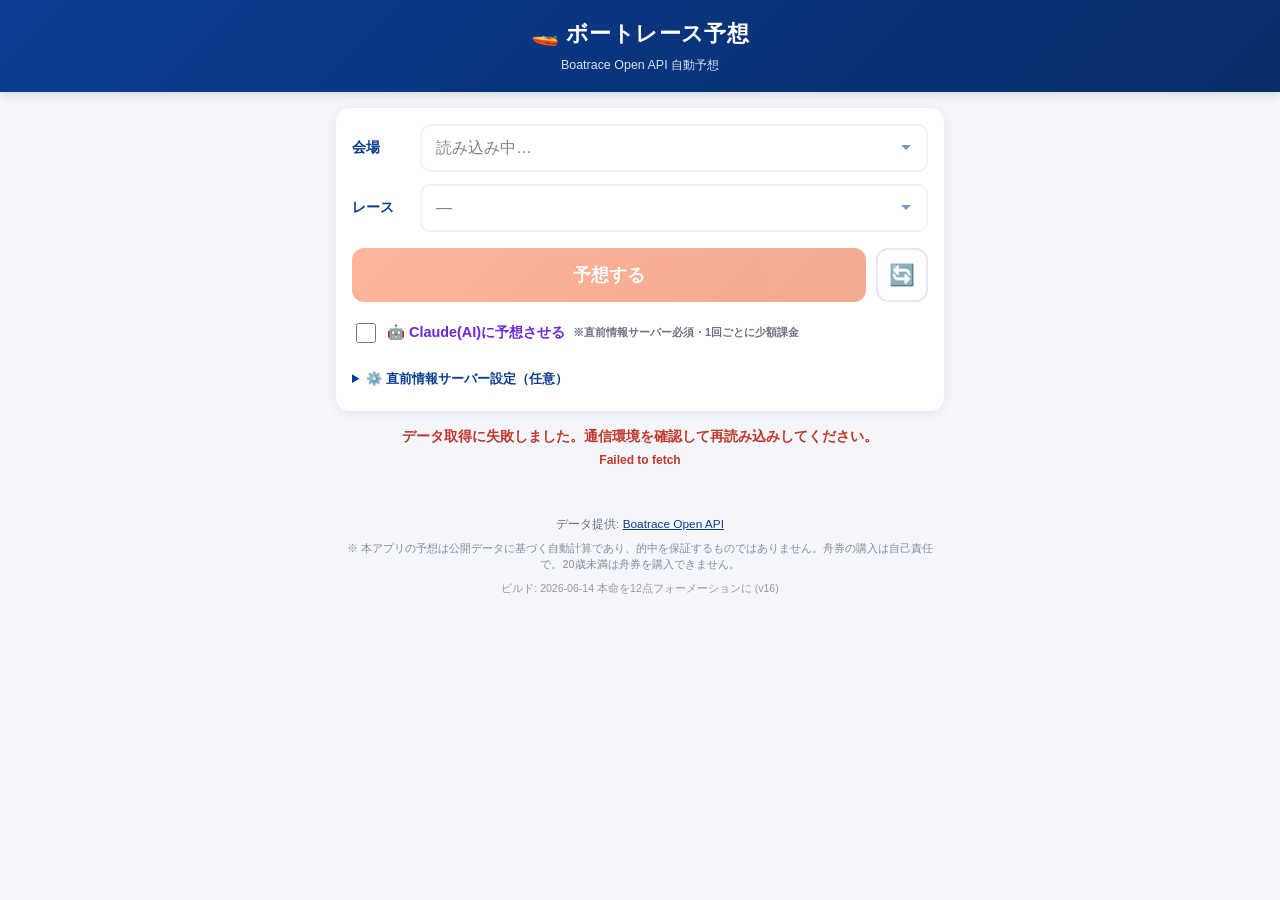
==== commit 1f7fd5fe: "買い目の本命を12点フォーメーションに変更 renderBetsを刷新し、目標点数に最も近い着順別フォーメーションを選ぶ pickFormationByPointsを追加。本命=12点(★おすすめ)、" ====
--- a/boatrace.html
+++ b/boatrace.html
@@ -343,7 +343,7 @@
 const RESULTS_URL = "https://boatraceopenapi.github.io/results/v2/today.json";
 
 // ビルド識別（最新ファイルを開いているか判別用）
-const APP_VERSION = "2026-06-13 Claude(AI)予想オプション追加 (v15)";
+const APP_VERSION = "2026-06-14 本命を12点フォーメーションに (v16)";
 
 // 天候番号 → 表示
 const WEATHER = { 1: "☀️晴", 2: "☁️曇", 3: "🌧️雨", 4: "❄️雪", 5: "🌫️霧" };
@@ -1098,21 +1098,44 @@
   return h;
 }
 
-// 勝ちに最も近い3連単フォーメーションを、分析確率による的中率で提案する。
+// 目標点数にいちばん近い3連単フォーメーションを選ぶ（着順別に候補を選択）。
+function pickFormationByPoints(combos, ranked, target) {
+  const idx = ranked.map((_, i) => i);
+  const ord2 = [...idx].sort((a, b) => ranked[b].p2 - ranked[a].p2);
+  const ord3 = [...idx].sort((a, b) => ranked[b].p3 - ranked[a].p3);
+  let best = null;
+  for (const n1 of [1, 2]) for (const n2 of [2, 3, 4]) for (const n3 of [3, 4, 5]) {
+    if (n2 < n1 || n3 < n2) continue;
+    const s1 = seq(n1), s2 = ord2.slice(0, n2), s3 = ord3.slice(0, n3);
+    const pts = countTrifecta(s1, s2, s3);
+    if (pts > 24) continue;
+    const hit = formationHitRate(combos, ranked, s1, s2, s3);
+    const cand = { s1, s2, s3, pts, hit };
+    if (!best) { best = cand; continue; }
+    const db = Math.abs(best.pts - target), dc = Math.abs(cand.pts - target);
+    if (dc < db || (dc === db && cand.hit > best.hit)) best = cand;
+  }
+  return best;
+}
+
+// 12点を本命に、絞り(約6点)と手広く(約18点)を添えて提案する。
 function renderBets(pred) {
   const { ranked, combos } = pred;
-  const frontier = buildFormations(combos, ranked);
-  const tiers = pickTiers(frontier);
-  // 効率（的中率/点数）が最も良いものを「おすすめ」に
-  let bestEff = tiers[0];
-  for (const t of tiers) if (t.hit / t.pts > bestEff.hit / bestEff.pts) bestEff = t;
-
-  const labels = ["絞り（少点数）", "標準", "手広く"];
+  const specs = [
+    { target: 6, label: "絞り（約6点）" },
+    { target: 12, label: "本命・12点", rec: true },
+    { target: 18, label: "手広く（約18点）" },
+  ];
   let h = "";
-  tiers.forEach((t, i) => {
-    const rec = (t === bestEff);
-    h += formationBox(labels[i] || "フォーメーション", t, ranked, rec);
-  });
+  const seen = new Set();
+  for (const sp of specs) {
+    const t = pickFormationByPoints(combos, ranked, sp.target);
+    if (!t) continue;
+    const sig = t.pts + ":" + t.s1 + "|" + t.s2 + "|" + t.s3;
+    if (seen.has(sig) && !sp.rec) continue; // 同じ買い目の重複は省略（本命は必ず表示）
+    seen.add(sig);
+    h += formationBox(sp.label, t, ranked, !!sp.rec);
+  }
   return h;
 }
 
